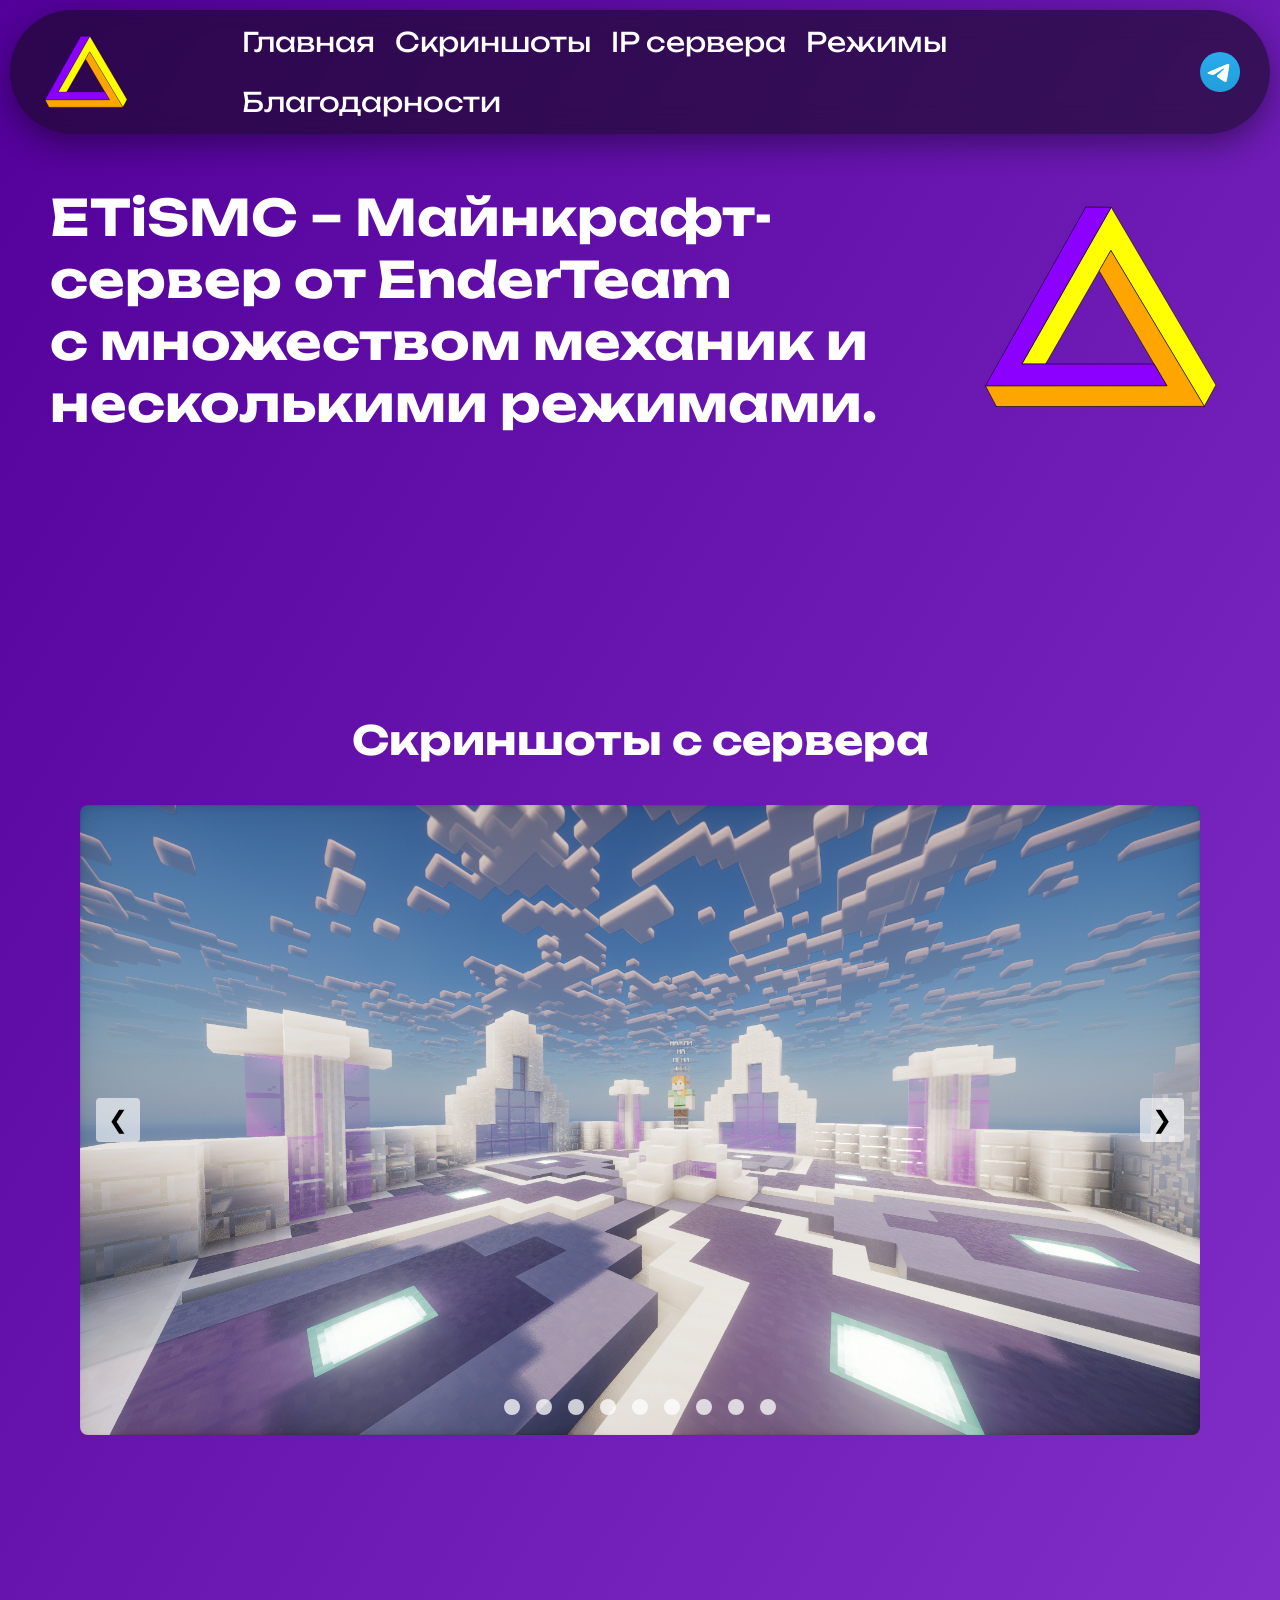
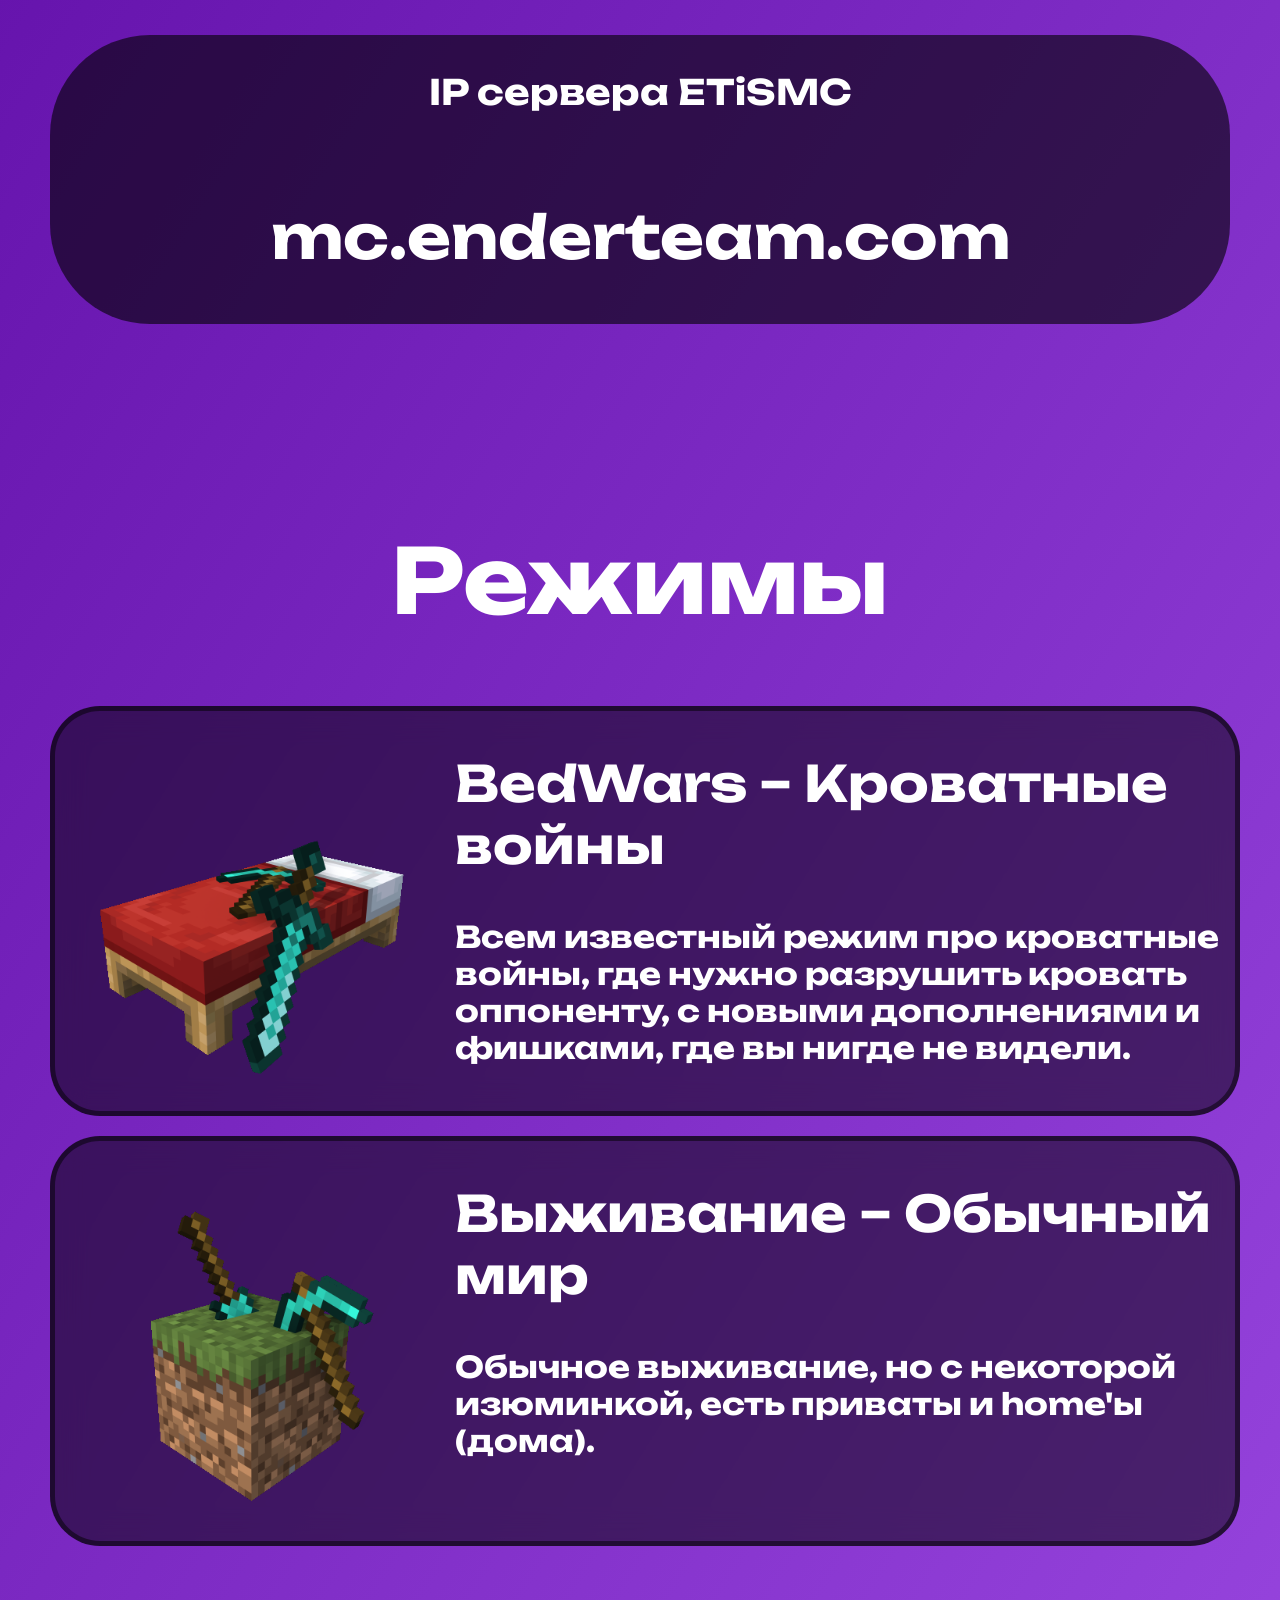
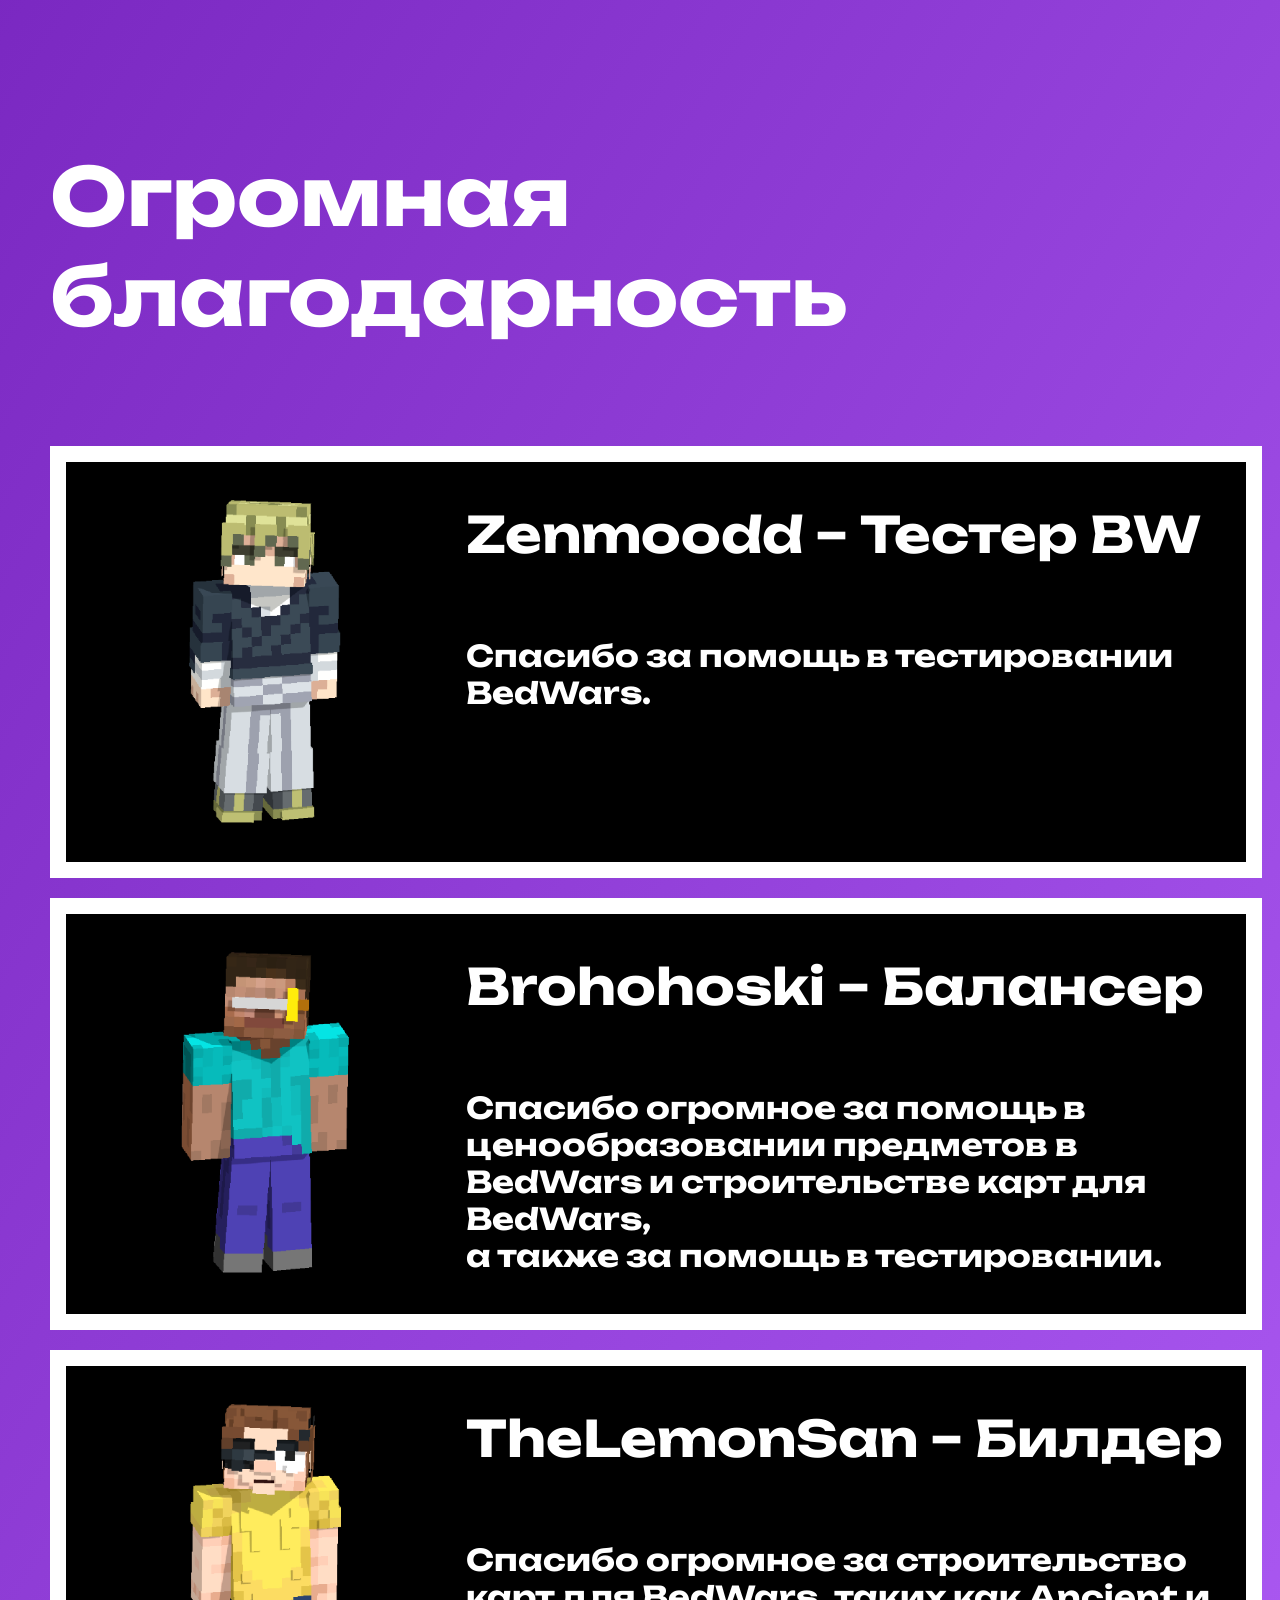
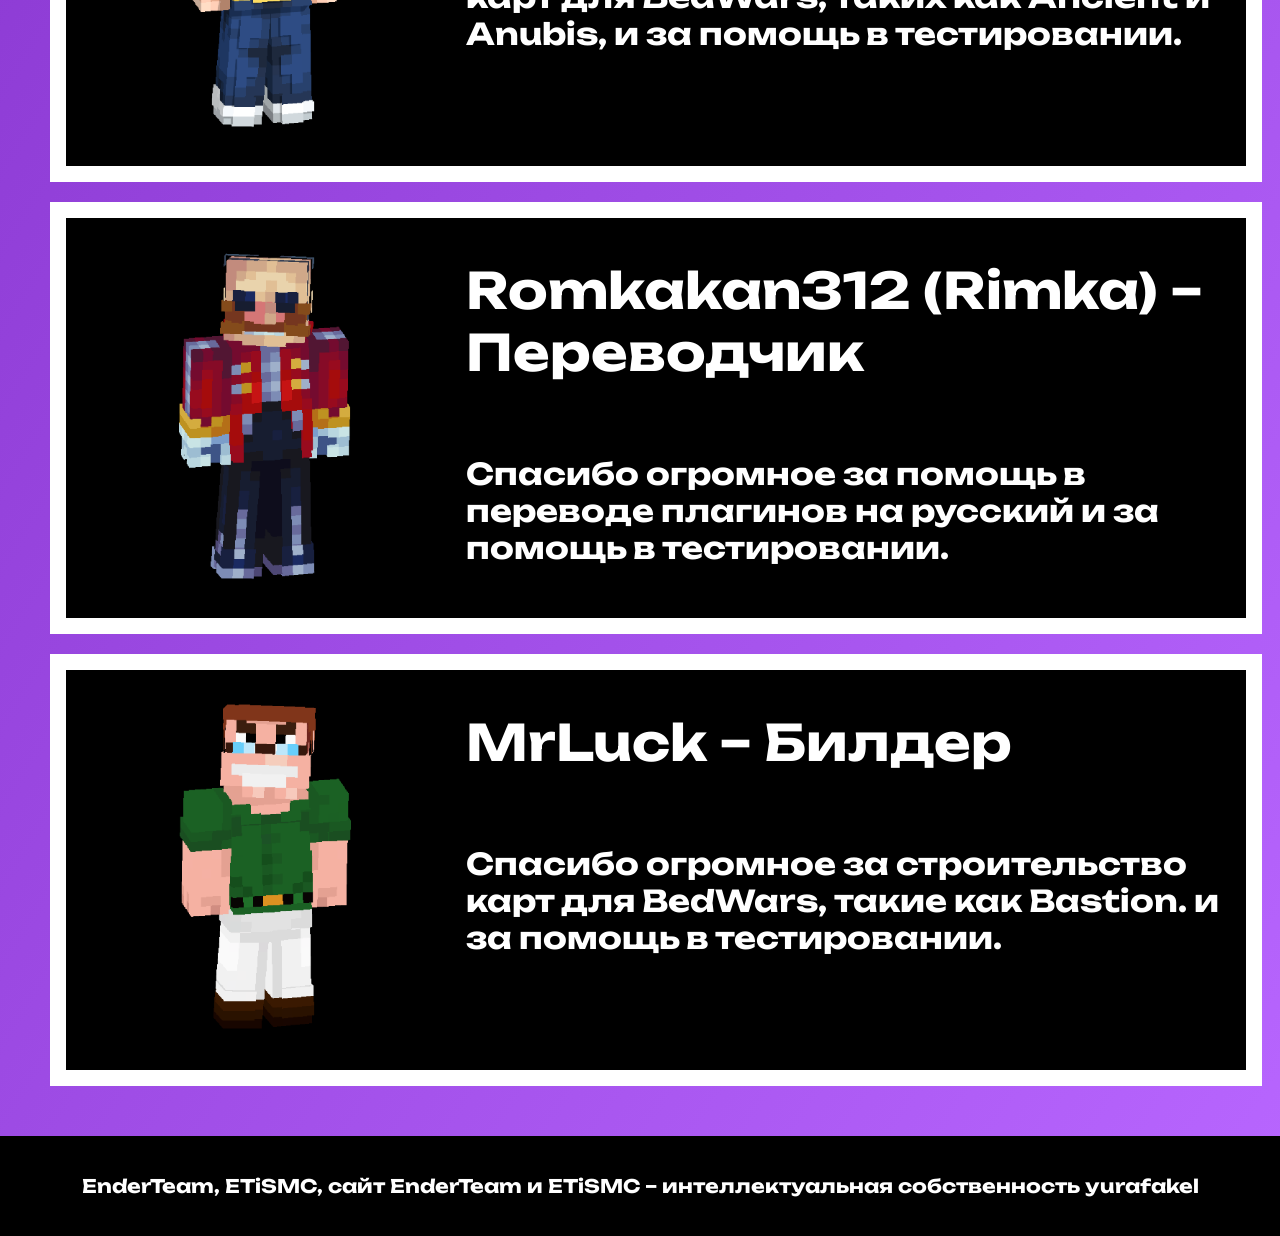
==== index.html @ d347df97 "ETiSMC1" ====
<!DOCTYPE html>
<html lang="en">
<head>
    <meta charset="UTF-8">
    <meta name="viewport" content="width=device-width, initial-scale=1.0">
    <title>ETiSMC - Minecraft сервер от EnderTeam</title>
    <link rel="stylesheet" href="css/main.css">
    <link rel="icon" type="image/svg+xml" href="/logo/LogoETiSMC.svg">
    
</head>

<body>
    <header>
        <img src="/logo/LogoETiSMC.svg" alt="">
        <div class="headerbtns">
        <a href="#hero">Главная</a>
        <a href="#screenshots">Скриншоты</a>
        <a href="#ip">IP сервера</a>
        <a href="#about">Режимы</a>
        <a href="#tysm">Благодарности</a>
        </div>
        <a href="https://t.me/ETiSMC" class="tg-text"><img src="img/TG.svg" alt="" class="tg"></a>
    </header>
    <div class="wrapper">
        <div id="hero" class="hero">
            <div class="boxhero">
                <h2>ETiSMC – Майнкрафт-сервер от EnderTeam <br>с множеством механик и несколькими режимами.</h2>
            </div>
            <div class="boxhero"><img src="/logo/LogoETiSMC.svg" alt=""></div>
        </div>
        <div id="screenshots" class="null"></div>
        <div class="screens">
            <h3>Скриншоты с сервера</h3>
            <div class="slider-wrapper">
                <button type="button" class="slider-btn prev" aria-label="Предыдущий слайд">❮</button>
                <div class="slider">
                    <img id= "slide-1" src="img/i (1).png" alt="">
                    <img id= "slide-4" src="img/i (4).png" alt="">
                    <img id= "slide-5" src="img/i (5).png" alt="">
                    <img id= "slide-6" src="img/i (6).png" alt="">
                    <img id= "slide-7" src="img/i (7).png" alt="">
                    <img id= "slide-8" src="img/i (8).png" alt="">
                    <img id= "slide-9" src="img/i (9).png" alt="">
                    <img id= "slide-10" src="img/i (10).png" alt="">
                    <img id= "slide-11" src="img/i (11).png" alt="">
                </div>
                <button type="button" class="slider-btn next" aria-label="Следующий слайд">❯</button>
                <div class="slider-nav">
                    <a href="#slide-1"></a>
                    <a href="#slide-4"></a>
                    <a href="#slide-5"></a>
                    <a href="#slide-6"></a>
                    <a href="#slide-7"></a>
                    <a href="#slide-8"></a>
                    <a href="#slide-9"></a>
                    <a href="#slide-10"></a>
                    <a href="#slide-11"></a>
                </div>
            </div>
        </div>
        <div id="ip" class="null"></div>
        <div class="ip">
            <h3>IP сервера ETiSMC</h3>
            <h2 class="ip-text">mc.enderteam.com</h2>
        </div>
        <div id="about" class="null"></div>
        <div class="about">
            <h1>Режимы</h3>
            <div class="block-mg">
                <img src="img/BW.png" alt="">
                <div class="text-block-mg">
                    <h2>BedWars – Кроватные войны</h2>
                    <h3>Всем известный режим про кроватные войны, где нужно разрушить кровать оппоненту, с новыми дополнениями и фишками, где вы нигде не видели.</h3>
                </div>
            </div>
            <div class="block-mg">
                <img src="img/OW.png" alt="">
                <div class="text-block-mg">
                    <h2>Выживание – Обычный мир</h2>
                    <h3>Обычное выживание, но с некоторой изюминкой, есть приваты и home'ы (дома).</h3>
                </div>
            </div>
        </div>
        <div id="tysm" class="null"></div>
        <h3 class="tysmtext">Огромная благодарность</h3>
        <div class="helpers">
            <div class="helperbox">
                <img src="img/ZenmooddAvatar.png" alt="">
                <div class="textdiv">
                    <h2>Zenmoodd – Тестер BW</h2>
                    <h3>Спасибо за помощь в тестировании BedWars.</h3>
                </div>
            </div>
            <div class="helperbox">
                <img src="img/ProhorPAvatar.png" alt="">
                <div class="textdiv">
                    <h2>Brohohoski – Балансер</h2>
                    <h3>Спасибо огромное за помощь в ценообразовании предметов в BedWars и строительстве карт для BedWars, <br>а также за помощь в тестировании.</h3>
                </div>
            </div>
            <div class="helperbox">
                <img src="img/TheLemonSanAvatar.png" alt="">
                <div class="textdiv">
                    <h2>TheLemonSan – Билдер</h2>
                    <h3>Спасибо огромное за строительство карт для BedWars, таких как Ancient и Anubis, и за помощь в тестировании.</h3>
                </div>
            </div>
            <div class="helperbox">
                <img src="img/Romkakan312Avatar.png" alt="">
                <div class="textdiv">
                    <h2>Romkakan312 (Rimka) – Переводчик</h2>
                    <h3>Спасибо огромное за помощь в переводе плагинов на русский и за помощь в тестировании.</h3>
                </div>
            </div>
            <div class="helperbox">
                <img src="img/MrLuckAvatar.png" alt="">
                <div class="textdiv">
                    <h2>MrLuck – Билдер</h2>
                    <h3>Спасибо огромное за строительство карт для BedWars, такие как <b>Bastion</b>. и за помощь в тестировании.</h3>
                </div>
            </div>
        </div>
    </div>
    <footer>
        <h3>EnderTeam, ETiSMC, сайт EnderTeam и ETiSMC – интеллектуальная собственность yurafakel</h3>
    </footer>
    <script src="/js/autoslider.js"></script>
</body>
</html>
---- css/main.css ----
@import url('https://fonts.googleapis.com/css2?family=Unbounded:wght@200..900&display=swap');

html {
  scroll-behavior: smooth;
}

body {
  background: linear-gradient(122deg, #520099, #b866ff);
  background-repeat: no-repeat;
  min-height: 100vh;
  font-family: "Unbounded", sans-serif;
  font-weight: 400;
  color: #fff;
  font-style: normal;
  font-size: clamp(12px, 1.5vw, 16px); /* адаптивный базовый размер шрифта */
  margin: 0;
}

.wrapper {
  margin-left: 150px;
  margin-right: 150px;
}

.hero {
  display: flex;
  justify-content: space-evenly;
  align-items: center;
  gap: 10px;
  margin-top: 10px;
}

.boxhero img {
  width: 100%;
  max-width: 500px; /* не больше 500px, но может быть меньше */
  height: auto;
}

.hero h2 {
  font-size: clamp(32px, 5vw, 50px);
}

.o{
    margin-bottom:550px;
}

.screens h3 {
  font-size: clamp(28px, 4vw, 40px);
}

.screens {
  display: flex;
  flex-flow: column;
  align-items: center;
}

.slider-wrapper {
  position: relative;
  max-width: 70rem;
  width: 100%; /* занимает всю доступную ширину */
  margin: 0 auto;
}

.slider {
  display: flex;
  aspect-ratio: 16 / 9;
  overflow-x: auto; /* горизонтальная прокрутка */
  scroll-snap-type: x mandatory;
  scroll-behavior: smooth;
  border-radius: 0.5rem;
  /* overflow-x: hidden убран: он конфликтовал с прокруткой */
  -webkit-overflow-scrolling: touch; /* плавная прокрутка на iOS */
  overflow-x: hidden;
}

.slider img {
  flex: 0 0 auto; /* отключаем сжатие/растяжение */
  width: 100%;    /* картинка занимает всю ширину слайда */
  min-width: 100%; /* принудительно один слайд = 100% ширины контейнера */
  object-fit: cover;
  scroll-snap-align: start;
}

.slider-nav {
  display: flex;
  column-gap: 1rem;
  position: absolute;
  bottom: 1.25rem;
  left: 50%;
  transform: translateX(-50%);
  z-index: 9; /* исправлено: z-index не может быть дробным */
}

.slider-nav a {
  width: 1rem;
  height: 1rem;
  border-radius: 50%;
  background-color: white;
  opacity: 0.75;
  transition: opacity ease 250ms;
}

.slider-nav a:hover {
  opacity: 1;
}

.slider-btn {
  position: absolute;
  top: 50%;
  transform: translateY(-50%);
  background: rgba(255, 255, 255, 0.6);
  border: none;
  color: #000;
  font-size: 1.5rem;
  padding: 0.5rem 0.75rem;
  cursor: pointer;
  z-index: 2;
  border-radius: 4px;
  user-select: none;
}

.slider-btn.prev { left: 1rem; }
.slider-btn.next { right: 1rem; }

.slider-btn:hover {
  background: #fff;
}

.helpers {
  display: flex;
  justify-content: center;
  margin-top: 100px;
  flex-direction: column;
  gap: 20px;
}

.textdiv {
  display: flex;
  flex-direction: column;
  gap: 0px;
}

.textdiv h2 {
  font-size: clamp(32px, 5vw, 50px);
}

.textdiv h3 {
  font-size: clamp(24px, 3.5vw, 30px);
}

.helperbox img {
  width: 100%;
  max-width: 400px;
  height: auto;
}

.helperbox {
  display: flex;
  border: 16px solid #fff;
  background-color: #000;
  width: 100%;
  min-width: 300px;

}

.tysmtext {
  font-size: clamp(48px, 8vw, 80px);
  display: flex;
  justify-content: center;
}

header {
  position: sticky;
  top: 10px;
  width: calc(100% - 20px);
  max-width: 1450px;
  box-sizing: border-box;
  margin: 10px auto 0;
  left: 0;
  right: 0;

  display: flex;
  justify-content: space-between;
  align-items: center;
  padding: 12px 30px;
  gap: 10px;

  background: rgba(20, 10, 30, 0.6);
  backdrop-filter: blur(16px);
  -webkit-backdrop-filter: blur(16px);

  border: 1px solid var(--border-color);
  border-radius: 100px;
  z-index: 100;
  box-shadow: 0 10px 30px rgba(0, 0, 0, 0.4);

  overflow: hidden;       /* главное: не даёт контенту вылезать */
  height: auto;            /* не фиксируем жёстко — подстраивается */
}

.headerbtns {
  display: flex;
  flex-wrap: wrap;         /* разрешает перенос кнопок на новую строку */
  gap: 20px;               /* твой исходный gap */
  height: 100px;           /* твой исходный height */
  width: 100%;
  justify-content: flex-start;
  padding-left: 100px;     /* твой исходный отступ */

  align-items: center;     /* центрирует кнопки по вертикали внутри 100px */
  min-width: 0;            /* важно: позволяет корректно сжиматься при нехватке места */
}

header a {
  font-family: "Unbounded", sans-serif;
  font-weight: 400;
  color: #fff;
  font-style: normal;

  font-size: clamp(10px, 3vw, 27px); /* твой исходный clamp */
  text-decoration: none;

  display: flex;           /* оставил как у тебя */
  align-items: center;     /* оставил как у тебя */

  white-space: nowrap;     /* чтобы текст внутри одной кнопки не разрывался */
  transition: color 0.5s, transform 0.5s;
}

/* hover: увеличиваем через transform, а не font-size — так высота не «прыгает» */
header a:hover {
  color: yellow;
  transform: scale(1.15);  /* визуальное увеличение без изменения потока */
}

.tg {
  width: 50px;              /* твой исходный размер */
  height: auto;
}

/* Чтобы картинки не ломали верстку */
header img {
  max-height: 80px;         /* страховка: не больше 80px по высоте */
  max-width: 100%;
  height: auto;
  display: block;
}



.null {
  margin-bottom: 200px;
}

header img {
  width: 100px;
}

.ip {
  display: flex;
  justify-content: center;
  flex-direction: column;
  align-items: center;
  background-color: rgba(0, 0, 0, 0.6);
  width: 100%;
  margin: auto;
  border-radius: 100px;
  margin-top: 100px;
}

.ip h2 {
  font-size: 60px;
  min-width: 0;
  flex: 1 1 auto;
}

.ip h3 {
  font-size: 35px;
}

.about {
  display: flex;
  justify-content: center;
  margin-top: 100px;
  flex-direction: column;
  gap: 20px;
}

.about img {
  width: 100%;
  max-width: 400px;
  height: auto;
}

.block-mg {
  display: flex;
  border: 5px solid rgba(0, 0, 0, 0.5);
  background-color: rgba(0, 0, 0, 0.5);
  backdrop-filter: blur(16px);
  width: 100%;
  min-width: 300px;
  border-radius: 50px;
}

.text-block-mg h2 {
  font-size: clamp(32px, 5vw, 50px);
}

.text-block-mg h3 {
  font-size: clamp(24px, 3.5vw, 30px);
}

.about h1 {
  margin: auto;
  margin-bottom: 50px;
  font-size: clamp(32px, 10vw, 90px);
}

footer {
  width: 100%;
  height: 100px;
  background-color: #000;
  justify-content: center;
  display: flex;
  align-items: center;
  margin-top: 50px;
}
/* --- Адаптивность: планшеты и мобильные --- */
@media (max-width: 1300px) {
  .wrapper {
    margin-left: 50px;
    margin-right: 50px;
  }
  .o{
    margin-bottom: 500px;
  }
}

@media (max-width: 1100px) {
  .hero {
    flex-direction: column; /* элементы друг под другом */
    text-align: center;
  }

  .boxhero img {
    max-width: 100%; /* на планшетах картинка во всю ширину */
  }

  .o{
    margin-bottom: 80px;
  }
}

@media (max-width: 768px) {
  .wrapper {
    margin-left: 20px;
    margin-right: 20px;
  }

  .headerbtns {
    padding-left: 20px;
    flex-wrap: wrap;
  }

  .helperbox {
    border-width: 8px;
    flex-direction: column;
    align-items: center;
  }

  .block-mg {
    flex-direction: column;
    align-items: center;
  }

  .helpers {
    margin-top: 50px;
  }

  .ip h2 {
    font-size: 35px;
  }
  .ip h3 {
    font-size: 20px;
  }
}

@media (max-width: 480px) {
  .slider-btn {
    padding: 0.4rem 0.6rem;
    font-size: 1.2rem;
  }

  .slider-btn.prev { left: 0.5rem; }
  .slider-btn.next { right: 0.5rem; }

  .helperbox {
    flex-direction: column;
    align-items: center;
  }

  .tysmtext {
    font-size: 35px;
  }

  .ip h2{
    font-size: 25px;
  }
  .ip h3{
    font-size: 15px;
  }
}

@media (max-width: 350px) {
  header {

  }
}
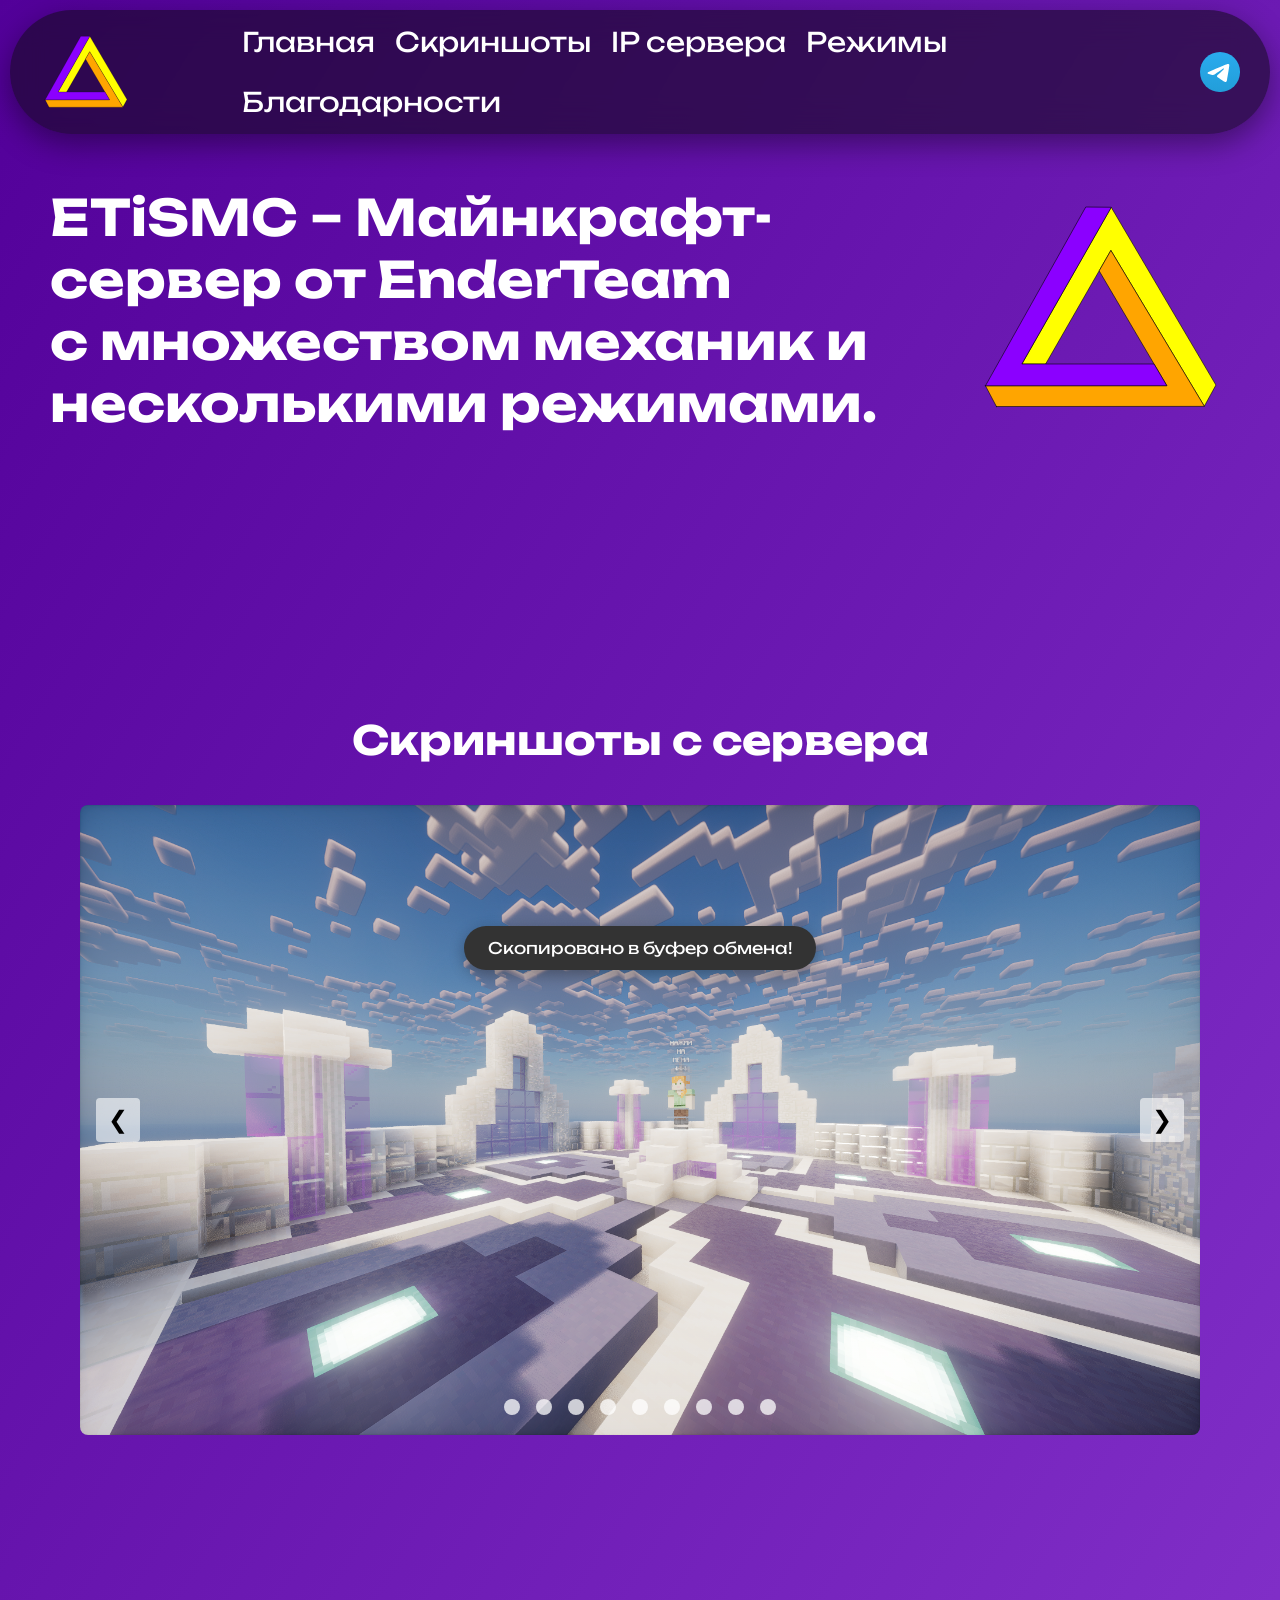
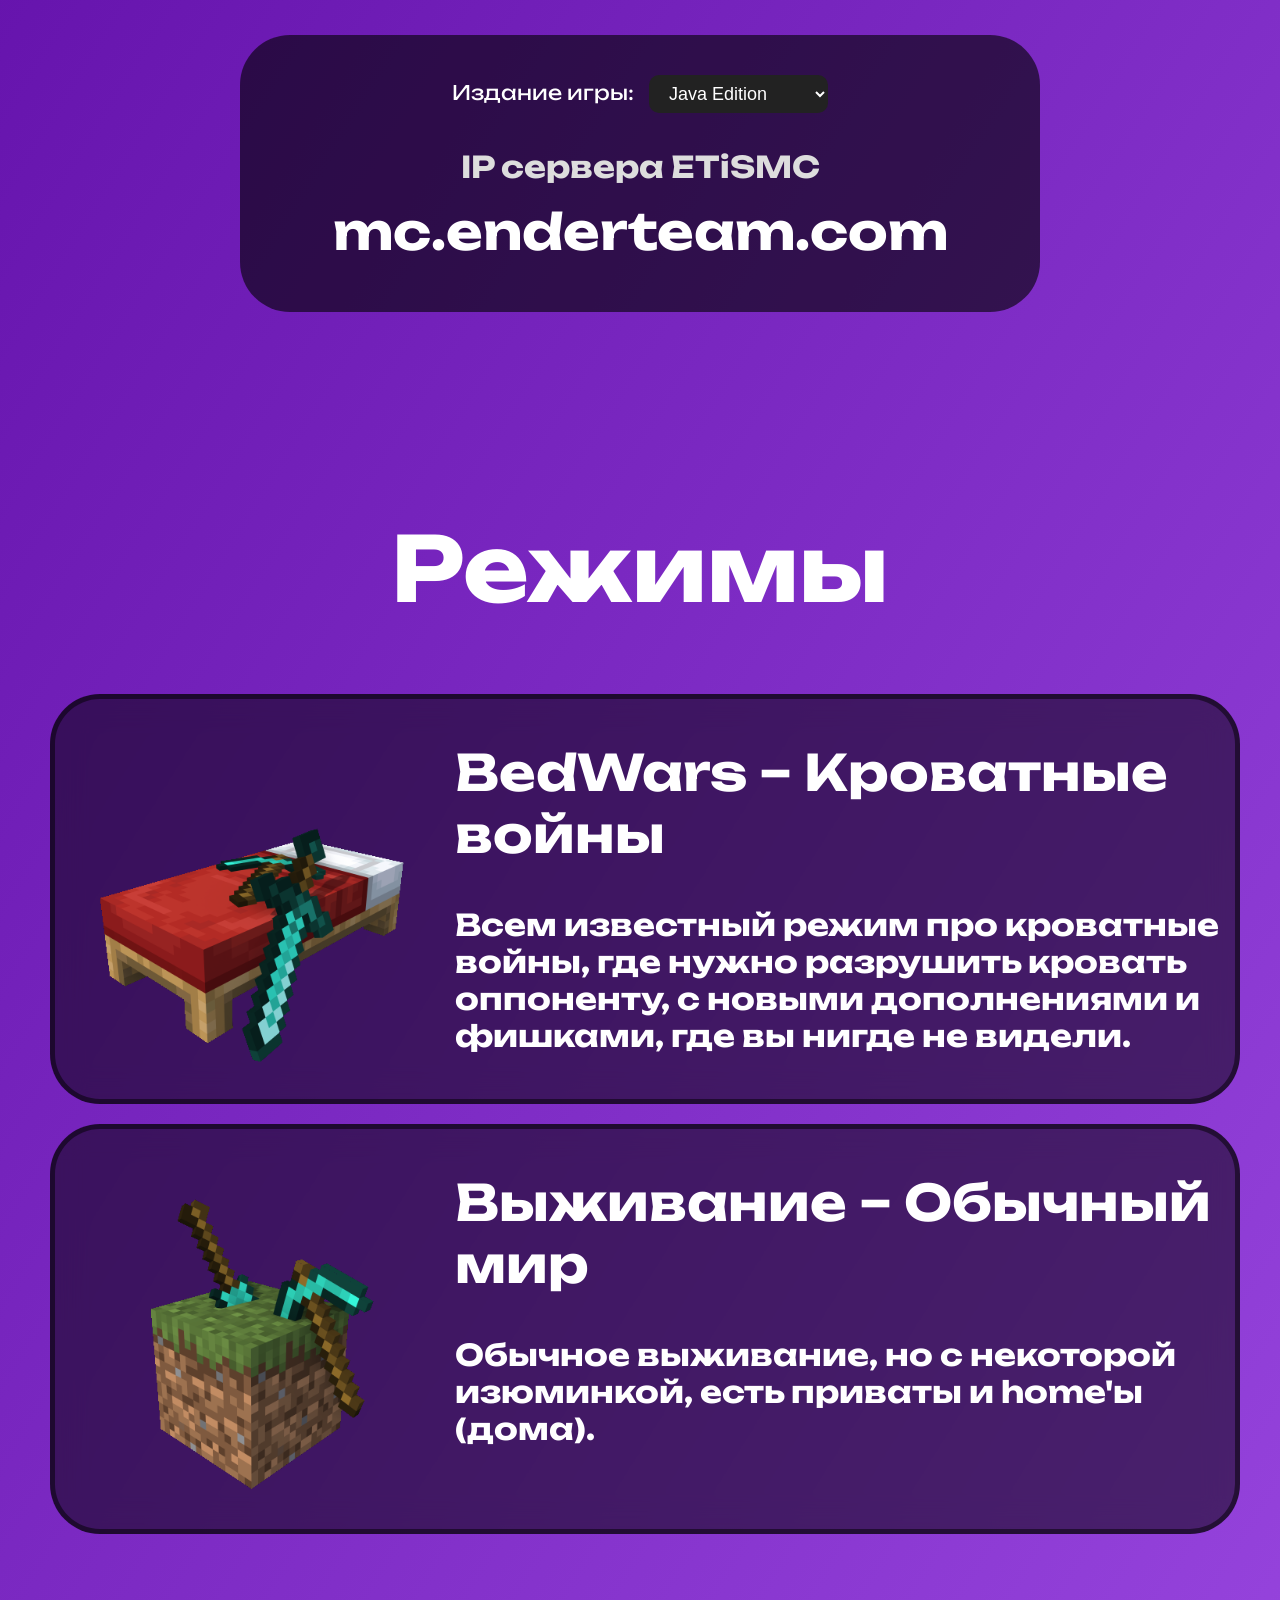
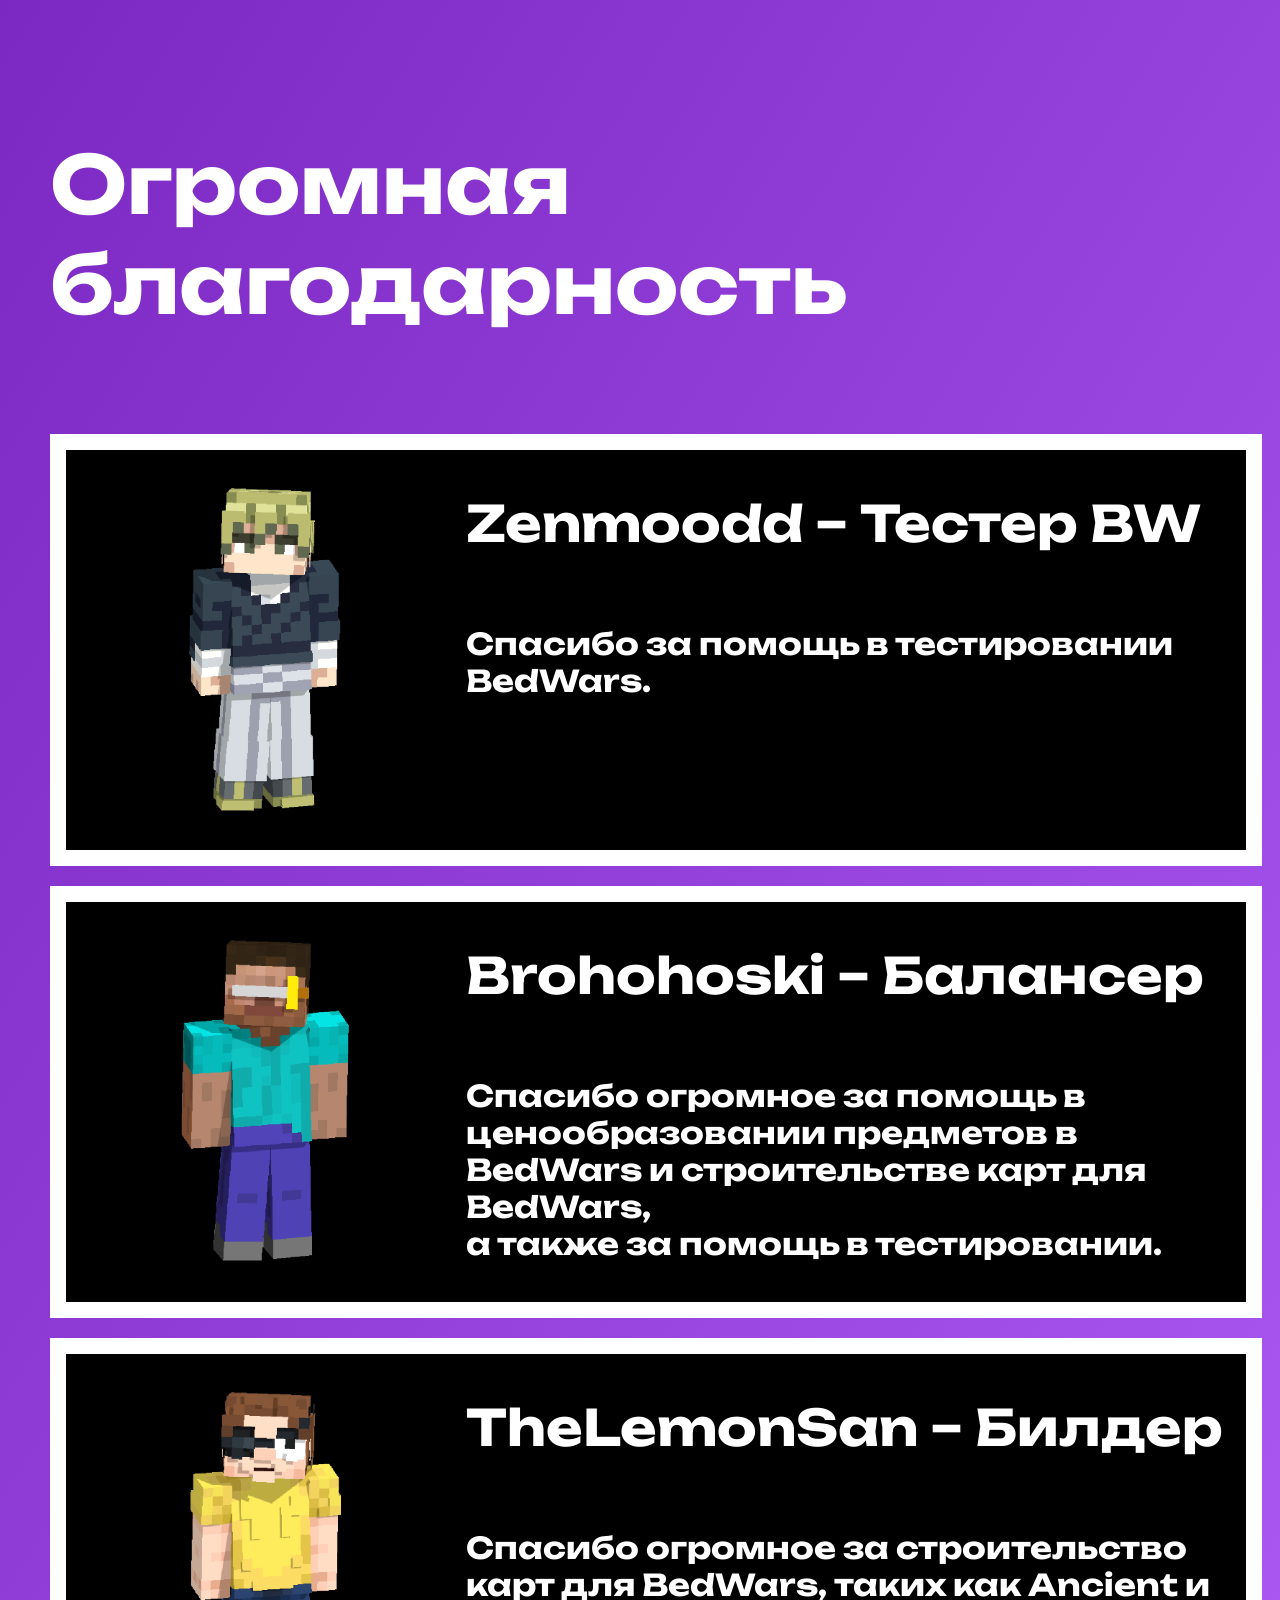
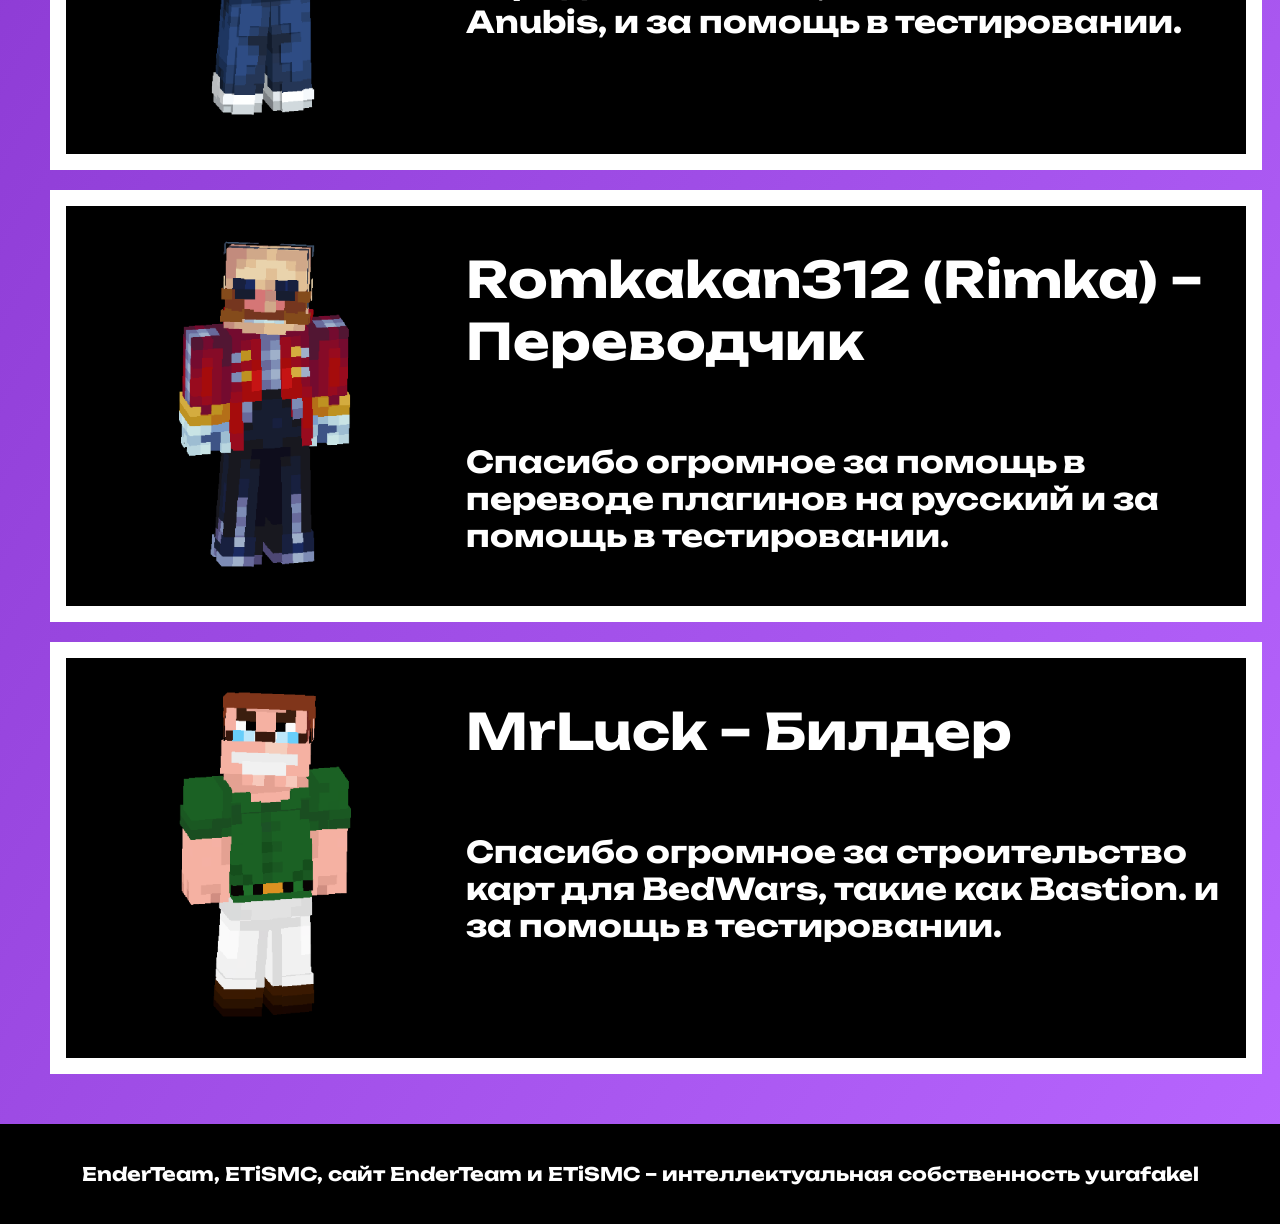
==== commit 19795958: "Добавлен удобный выбор редакции версии игры" ====
--- a/index.html
+++ b/index.html
@@ -60,10 +60,28 @@
         </div>
         <div id="ip" class="null"></div>
         <div class="ip">
-            <h3>IP сервера ETiSMC</h3>
-            <h2 class="ip-text">mc.enderteam.com</h2>
+            <div class="version-select-wrapper">
+                <label for="edition-select">Издание игры:</label>
+                <select id="edition-select" class="version-select">
+                    <option value="java" selected>Java Edition</option>
+                    <option value="bedrock">Bedrock Edition</option>
+                </select>
+            </div>
+
+            <div id="java-content" class="ip-content active">
+                <h3>IP сервера ETiSMC</h3>
+                <h2 class="ip-text copyable" title="Нажмите, чтобы скопировать">mc.enderteam.com</h2>
+            </div>
+
+            <div id="bedrock-content" class="ip-content">
+                <h3>IP для Bedrock</h3>
+                <h2 class="ip-text copyable" title="Нажмите, чтобы скопировать">pc.enderteam.com</h2>
+                <h3>Порт для Bedrock</h3>
+                <h2 class="ip-text copyable" title="Нажмите, чтобы скопировать">21241</h2>
+            </div>
         </div>
-        <div id="about" class="null"></div>
+
+        <div id="copy-notification" class="notification">Скопировано в буфер обмена!</div>        <div id="about" class="null"></div>
         <div class="about">
             <h1>Режимы</h3>
             <div class="block-mg">
@@ -125,5 +143,6 @@
         <h3>EnderTeam, ETiSMC, сайт EnderTeam и ETiSMC – интеллектуальная собственность yurafakel</h3>
     </footer>
     <script src="/js/autoslider.js"></script>
+    <script src="/js/ip.js"></script>
 </body>
 </html>
--- a/css/main.css
+++ b/css/main.css
@@ -262,19 +262,105 @@
   align-items: center;
   background-color: rgba(0, 0, 0, 0.6);
   width: 100%;
+  max-width: 800px;
   margin: auto;
-  border-radius: 100px;
+  border-radius: 50px;
   margin-top: 100px;
+  padding: 40px 20px;
+  box-sizing: border-box;
+}
+
+/* Стили для выпадающего списка */
+.version-select-wrapper {
+  margin-bottom: 20px;
+  text-align: center;
+  color: #fff;
+  font-family: inherit;
+  font-size: 20px;
+}
+
+.version-select {
+  margin-left: 10px;
+  padding: 8px 16px;
+  font-size: 18px;
+  border-radius: 10px;
+  border: none;
+  background-color: #222;
+  color: #fff;
+  cursor: pointer;
+  outline: none;
+}
+
+.version-select:hover {
+  background-color: #333;
+}
+
+/* Стили для блоков контента */
+.ip-content {
+  display: none;
+  flex-direction: column;
+  align-items: center;
+  width: 100%;
+  opacity: 0;
+  transition: opacity 0.3s ease-in-out;
+}
+
+.ip-content.active {
+  display: flex;
+  opacity: 1;
 }
 
 .ip h2 {
-  font-size: 60px;
+  font-size: 50px;
   min-width: 0;
   flex: 1 1 auto;
+  text-align: center;
+  margin: 10px 0;
+  color: #fff;
+  word-break: break-all;
 }
 
 .ip h3 {
-  font-size: 35px;
+  font-size: 30px;
+  margin: 15px 0 5px 0;
+  color: #ddd;
+  text-align: center;
+}
+
+/* Стили для копируемых элементов */
+.copyable {
+  cursor: pointer;
+  position: relative;
+  transition: color 0.2s, transform 0.1s;
+}
+
+.copyable:hover {
+  color: #FFFF00; /* Подсветка при наведении (зеленоватая) */
+}
+
+.copyable:active {
+  transform: scale(0.98); /* Легкое сжатие при клике */
+}
+
+/* Всплывающая подсказка */
+.notification {
+  position: fixed;
+  bottom: 30px;
+  left: 50%;
+  transform: translateX(-50%) translateY(100px);
+  background-color: #333;
+  color: #fff;
+  padding: 12px 24px;
+  border-radius: 30px;
+  font-size: 16px;
+  box-shadow: 0 5px 15px rgba(0,0,0,0.3);
+  transition: transform 0.3s ease-in-out;
+  z-index: 1000;
+  pointer-events: none;
+}
+
+.notification.show {
+  transform: translateX(-50%) translateY(0);
 }
 
 .about {
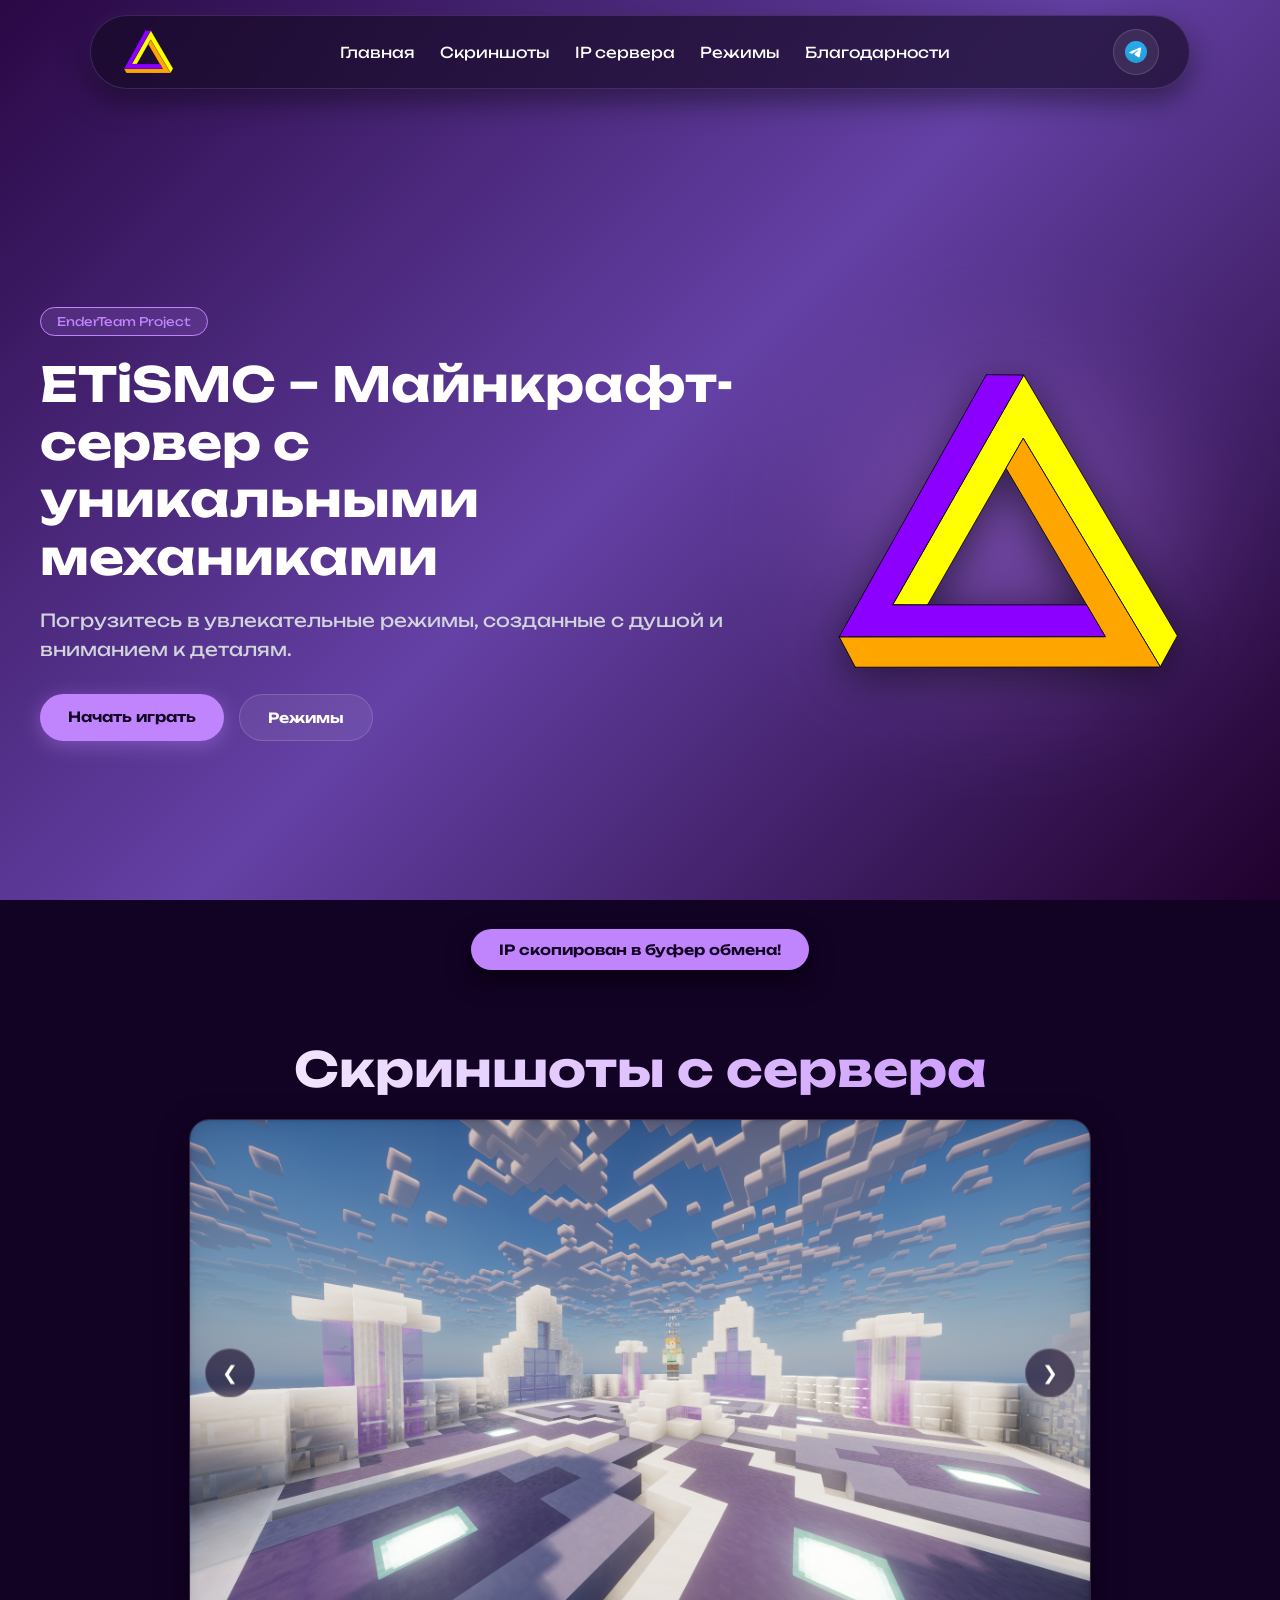
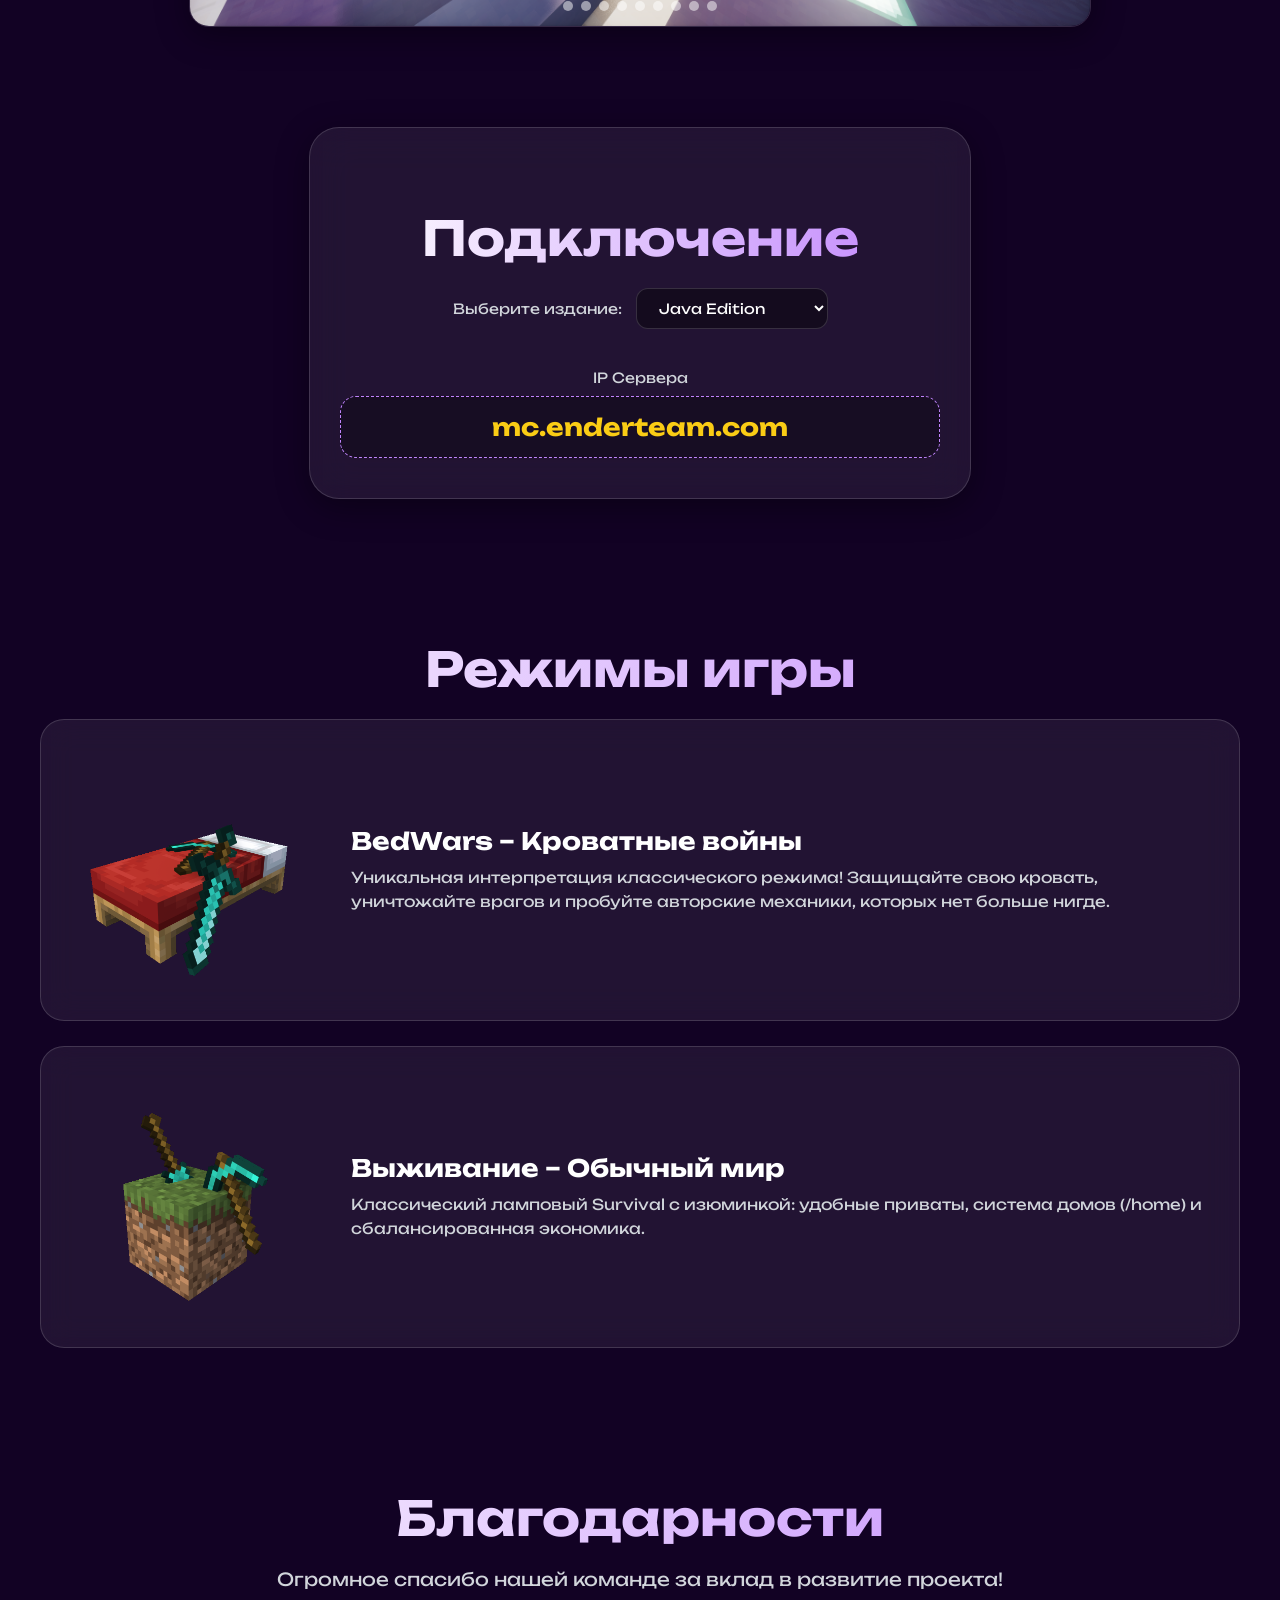
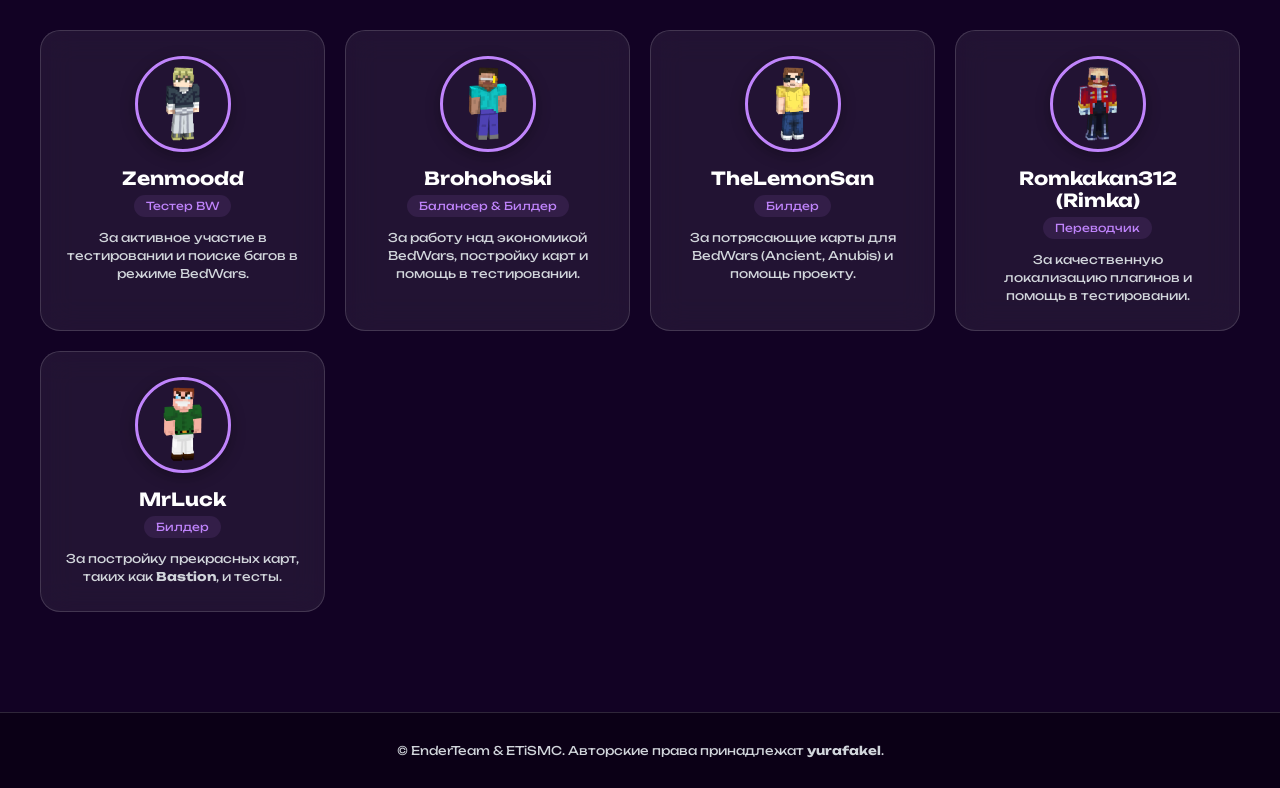
==== commit c7d410c6: "Обновлён дизайн" ====
--- a/index.html
+++ b/index.html
@@ -1,148 +1,197 @@
 <!DOCTYPE html>
-<html lang="en">
+<html lang="ru">
 <head>
     <meta charset="UTF-8">
     <meta name="viewport" content="width=device-width, initial-scale=1.0">
     <title>ETiSMC - Minecraft сервер от EnderTeam</title>
     <link rel="stylesheet" href="css/main.css">
     <link rel="icon" type="image/svg+xml" href="/logo/LogoETiSMC.svg">
-    
 </head>
 
 <body>
     <header>
-        <img src="/logo/LogoETiSMC.svg" alt="">
-        <div class="headerbtns">
-        <a href="#hero">Главная</a>
-        <a href="#screenshots">Скриншоты</a>
-        <a href="#ip">IP сервера</a>
-        <a href="#about">Режимы</a>
-        <a href="#tysm">Благодарности</a>
-        </div>
-        <a href="https://t.me/ETiSMC" class="tg-text"><img src="img/TG.svg" alt="" class="tg"></a>
+        <a href="#hero" class="logo-link">
+            <img src="/logo/LogoETiSMC.svg" alt="ETiSMC Logo" class="nav-logo">
+        </a>
+        
+        <nav class="headerbtns">
+            <a href="#hero">Главная</a>
+            <a href="#screenshots">Скриншоты</a>
+            <a href="#ip">IP сервера</a>
+            <a href="#about">Режимы</a>
+            <a href="#tysm">Благодарности</a>
+        </nav>
+
+        <a href="https://t.me/ETiSMC" target="_blank" rel="noopener noreferrer" class="tg-btn" title="Telegram Канал">
+            <img src="img/TG.svg" alt="Telegram" class="tg">
+        </a>
     </header>
-    <div class="wrapper">
-        <div id="hero" class="hero">
-            <div class="boxhero">
-                <h2>ETiSMC – Майнкрафт-сервер от EnderTeam <br>с множеством механик и несколькими режимами.</h2>
+
+    <main class="wrapper">
+        <!-- Hero Section -->
+        <section id="hero" class="hero">
+            <div class="boxhero text-content">
+                <span class="badge">EnderTeam Project</span>
+                <h1>ETiSMC – Майнкрафт-сервер с уникальными механиками</h1>
+                <p>Погрузитесь в увлекательные режимы, созданные с душой и вниманием к деталям.</p>
+                <div class="hero-actions">
+                    <a href="#ip" class="btn btn-primary">Начать играть</a>
+                    <a href="#about" class="btn btn-secondary">Режимы</a>
+                </div>
             </div>
-            <div class="boxhero"><img src="/logo/LogoETiSMC.svg" alt=""></div>
-        </div>
-        <div id="screenshots" class="null"></div>
-        <div class="screens">
-            <h3>Скриншоты с сервера</h3>
+            <div class="boxhero img-content">
+                <div class="logo-glow-container">
+                    <img src="/logo/LogoETiSMC.svg" alt="ETiSMC Logo" class="hero-logo">
+                </div>
+            </div>
+        </section>
+
+        <!-- Screenshots Section -->
+        <section id="screenshots" class="screens section-padding">
+            <h2 class="section-title">Скриншоты с сервера</h2>
             <div class="slider-wrapper">
                 <button type="button" class="slider-btn prev" aria-label="Предыдущий слайд">❮</button>
                 <div class="slider">
-                    <img id= "slide-1" src="img/i (1).png" alt="">
-                    <img id= "slide-4" src="img/i (4).png" alt="">
-                    <img id= "slide-5" src="img/i (5).png" alt="">
-                    <img id= "slide-6" src="img/i (6).png" alt="">
-                    <img id= "slide-7" src="img/i (7).png" alt="">
-                    <img id= "slide-8" src="img/i (8).png" alt="">
-                    <img id= "slide-9" src="img/i (9).png" alt="">
-                    <img id= "slide-10" src="img/i (10).png" alt="">
-                    <img id= "slide-11" src="img/i (11).png" alt="">
+                    <img id="slide-1" src="img/i (1).png" alt="Скриншот 1">
+                    <img id="slide-4" src="img/i (4).png" alt="Скриншот 2">
+                    <img id="slide-5" src="img/i (5).png" alt="Скриншот 3">
+                    <img id="slide-6" src="img/i (6).png" alt="Скриншот 4">
+                    <img id="slide-7" src="img/i (7).png" alt="Скриншот 5">
+                    <img id="slide-8" src="img/i (8).png" alt="Скриншот 6">
+                    <img id="slide-9" src="img/i (9).png" alt="Скриншот 7">
+                    <img id="slide-10" src="img/i (10).png" alt="Скриншот 8">
+                    <img id="slide-11" src="img/i (11).png" alt="Скриншот 9">
                 </div>
                 <button type="button" class="slider-btn next" aria-label="Следующий слайд">❯</button>
                 <div class="slider-nav">
-                    <a href="#slide-1"></a>
-                    <a href="#slide-4"></a>
-                    <a href="#slide-5"></a>
-                    <a href="#slide-6"></a>
-                    <a href="#slide-7"></a>
-                    <a href="#slide-8"></a>
-                    <a href="#slide-9"></a>
-                    <a href="#slide-10"></a>
-                    <a href="#slide-11"></a>
+                    <a href="#slide-1" aria-label="Слайд 1"></a>
+                    <a href="#slide-4" aria-label="Слайд 2"></a>
+                    <a href="#slide-5" aria-label="Слайд 3"></a>
+                    <a href="#slide-6" aria-label="Слайд 4"></a>
+                    <a href="#slide-7" aria-label="Слайд 5"></a>
+                    <a href="#slide-8" aria-label="Слайд 6"></a>
+                    <a href="#slide-9" aria-label="Слайд 7"></a>
+                    <a href="#slide-10" aria-label="Слайд 8"></a>
+                    <a href="#slide-11" aria-label="Слайд 9"></a>
                 </div>
             </div>
-        </div>
-        <div id="ip" class="null"></div>
-        <div class="ip">
-            <div class="version-select-wrapper">
-                <label for="edition-select">Издание игры:</label>
-                <select id="edition-select" class="version-select">
-                    <option value="java" selected>Java Edition</option>
-                    <option value="bedrock">Bedrock Edition</option>
-                </select>
-            </div>
+        </section>
 
-            <div id="java-content" class="ip-content active">
-                <h3>IP сервера ETiSMC</h3>
-                <h2 class="ip-text copyable" title="Нажмите, чтобы скопировать">mc.enderteam.com</h2>
-            </div>
+        <!-- IP Section -->
+        <section id="ip" class="ip-section section-padding">
+            <div class="ip-card">
+                <h2 class="section-title">Подключение</h2>
+                <div class="version-select-wrapper">
+                    <label for="edition-select">Выберите издание:</label>
+                    <select id="edition-select" class="version-select">
+                        <option value="java" selected>Java Edition</option>
+                        <option value="bedrock">Bedrock Edition</option>
+                    </select>
+                </div>
 
-            <div id="bedrock-content" class="ip-content">
-                <h3>IP для Bedrock</h3>
-                <h2 class="ip-text copyable" title="Нажмите, чтобы скопировать">pc.enderteam.com</h2>
-                <h3>Порт для Bedrock</h3>
-                <h2 class="ip-text copyable" title="Нажмите, чтобы скопировать">21241</h2>
-            </div>
-        </div>
+                <div id="java-content" class="ip-content active">
+                    <p class="ip-label">IP Сервера</p>
+                    <div class="ip-box copyable" title="Нажмите, чтобы скопировать">
+                        <span class="ip-text">mc.enderteam.com</span>
+                    </div>
+                </div>
 
-        <div id="copy-notification" class="notification">Скопировано в буфер обмена!</div>        <div id="about" class="null"></div>
-        <div class="about">
-            <h1>Режимы</h3>
-            <div class="block-mg">
-                <img src="img/BW.png" alt="">
-                <div class="text-block-mg">
-                    <h2>BedWars – Кроватные войны</h2>
-                    <h3>Всем известный режим про кроватные войны, где нужно разрушить кровать оппоненту, с новыми дополнениями и фишками, где вы нигде не видели.</h3>
+                <div id="bedrock-content" class="ip-content">
+                    <p class="ip-label">IP для Bedrock</p>
+                    <div class="ip-box copyable" title="Нажмите, чтобы скопировать">
+                        <span class="ip-text">pc.enderteam.com</span>
+                    </div>
+                    <p class="ip-label">Порт</p>
+                    <div class="ip-box copyable" title="Нажмите, чтобы скопировать">
+                        <span class="ip-text">21241</span>
+                    </div>
                 </div>
             </div>
-            <div class="block-mg">
-                <img src="img/OW.png" alt="">
-                <div class="text-block-mg">
-                    <h2>Выживание – Обычный мир</h2>
-                    <h3>Обычное выживание, но с некоторой изюминкой, есть приваты и home'ы (дома).</h3>
+        </section>
+
+        <div id="copy-notification" class="notification">IP скопирован в буфер обмена!</div>
+
+        <!-- Modes Section -->
+        <section id="about" class="about section-padding">
+            <h2 class="section-title">Режимы игры</h2>
+            <div class="modes-grid">
+                <div class="block-mg">
+                    <div class="mg-img-wrapper">
+                        <img src="img/BW.png" alt="BedWars">
+                    </div>
+                    <div class="text-block-mg">
+                        <h3>BedWars – Кроватные войны</h3>
+                        <p>Уникальная интерпретация классического режима! Защищайте свою кровать, уничтожайте врагов и пробуйте авторские механики, которых нет больше нигде.</p>
+                    </div>
+                </div>
+                <div class="block-mg">
+                    <div class="mg-img-wrapper">
+                        <img src="img/OW.png" alt="Выживание">
+                    </div>
+                    <div class="text-block-mg">
+                        <h3>Выживание – Обычный мир</h3>
+                        <p>Классический ламповый Survival с изюминкой: удобные приваты, система домов (/home) и сбалансированная экономика.</p>
+                    </div>
                 </div>
             </div>
-        </div>
-        <div id="tysm" class="null"></div>
-        <h3 class="tysmtext">Огромная благодарность</h3>
-        <div class="helpers">
-            <div class="helperbox">
-                <img src="img/ZenmooddAvatar.png" alt="">
-                <div class="textdiv">
-                    <h2>Zenmoodd – Тестер BW</h2>
-                    <h3>Спасибо за помощь в тестировании BedWars.</h3>
+        </section>
+
+        <!-- Helpers / Thanks Section -->
+        <section id="tysm" class="tysm-section section-padding">
+            <h2 class="section-title">Благодарности</h2>
+            <p class="section-subtitle">Огромное спасибо нашей команде за вклад в развитие проекта!</p>
+            <div class="helpers-grid">
+                <div class="helperbox">
+                    <img src="img/ZenmooddAvatar.png" alt="Zenmoodd" class="avatar">
+                    <div class="textdiv">
+                        <h3>Zenmoodd</h3>
+                        <span class="role">Тестер BW</span>
+                        <p>За активное участие в тестировании и поиске багов в режиме BedWars.</p>
+                    </div>
+                </div>
+                <div class="helperbox">
+                    <img src="img/ProhorPAvatar.png" alt="Brohohoski" class="avatar">
+                    <div class="textdiv">
+                        <h3>Brohohoski</h3>
+                        <span class="role">Балансер & Билдер</span>
+                        <p>За работу над экономикой BedWars, постройку карт и помощь в тестировании.</p>
+                    </div>
+                </div>
+                <div class="helperbox">
+                    <img src="img/TheLemonSanAvatar.png" alt="TheLemonSan" class="avatar">
+                    <div class="textdiv">
+                        <h3>TheLemonSan</h3>
+                        <span class="role">Билдер</span>
+                        <p>За потрясающие карты для BedWars (Ancient, Anubis) и помощь проекту.</p>
+                    </div>
+                </div>
+                <div class="helperbox">
+                    <img src="img/Romkakan312Avatar.png" alt="Romkakan312" class="avatar">
+                    <div class="textdiv">
+                        <h3>Romkakan312 (Rimka)</h3>
+                        <span class="role">Переводчик</span>
+                        <p>За качественную локализацию плагинов и помощь в тестировании.</p>
+                    </div>
+                </div>
+                <div class="helperbox">
+                    <img src="img/MrLuckAvatar.png" alt="MrLuck" class="avatar">
+                    <div class="textdiv">
+                        <h3>MrLuck</h3>
+                        <span class="role">Билдер</span>
+                        <p>За постройку прекрасных карт, таких как <b>Bastion</b>, и тесты.</p>
+                    </div>
                 </div>
             </div>
-            <div class="helperbox">
-                <img src="img/ProhorPAvatar.png" alt="">
-                <div class="textdiv">
-                    <h2>Brohohoski – Балансер</h2>
-                    <h3>Спасибо огромное за помощь в ценообразовании предметов в BedWars и строительстве карт для BedWars, <br>а также за помощь в тестировании.</h3>
-                </div>
-            </div>
-            <div class="helperbox">
-                <img src="img/TheLemonSanAvatar.png" alt="">
-                <div class="textdiv">
-                    <h2>TheLemonSan – Билдер</h2>
-                    <h3>Спасибо огромное за строительство карт для BedWars, таких как Ancient и Anubis, и за помощь в тестировании.</h3>
-                </div>
-            </div>
-            <div class="helperbox">
-                <img src="img/Romkakan312Avatar.png" alt="">
-                <div class="textdiv">
-                    <h2>Romkakan312 (Rimka) – Переводчик</h2>
-                    <h3>Спасибо огромное за помощь в переводе плагинов на русский и за помощь в тестировании.</h3>
-                </div>
-            </div>
-            <div class="helperbox">
-                <img src="img/MrLuckAvatar.png" alt="">
-                <div class="textdiv">
-                    <h2>MrLuck – Билдер</h2>
-                    <h3>Спасибо огромное за строительство карт для BedWars, такие как <b>Bastion</b>. и за помощь в тестировании.</h3>
-                </div>
-            </div>
+        </section>
+    </main>
+
+    <footer>
+        <div class="footer-content">
+            <p>&copy; EnderTeam & ETiSMC. Авторские права принадлежат <b>yurafakel</b>.</p>
         </div>
-    </div>
-    <footer>
-        <h3>EnderTeam, ETiSMC, сайт EnderTeam и ETiSMC – интеллектуальная собственность yurafakel</h3>
     </footer>
+
     <script src="/js/autoslider.js"></script>
     <script src="/js/ip.js"></script>
 </body>
-</html>
+</html>
--- a/css/main.css
+++ b/css/main.css
@@ -1,361 +1,495 @@
-@import url('https://fonts.googleapis.com/css2?family=Unbounded:wght@200..900&display=swap');
+@import url('https://fonts.googleapis.com/css2?family=Unbounded:wght@300;400;600;700;900&display=swap');
+
+:root {
+  --bg-gradient: linear-gradient(135deg, #2a0845 0%, #6441a5 50%, #20002c 100%);
+  --accent-color: #c084fc;
+  --accent-hover: #a855f7;
+  --highlight-yellow: #facc15;
+  --glass-bg: rgba(255, 255, 255, 0.07);
+  --glass-border: rgba(255, 255, 255, 0.15);
+  --glass-shadow: 0 8px 32px 0 rgba(0, 0, 0, 0.37);
+  --text-main: #ffffff;
+  --text-muted: #d1d5db;
+}
 
 html {
   scroll-behavior: smooth;
 }
 
 body {
-  background: linear-gradient(122deg, #520099, #b866ff);
-  background-repeat: no-repeat;
+  background: #120224;
+  background-image: var(--bg-gradient);
+  background-attachment: fixed;
+  background-size: cover;
   min-height: 100vh;
   font-family: "Unbounded", sans-serif;
   font-weight: 400;
+  color: var(--text-main);
+  margin: 0;
+  overflow-x: hidden;
+}
+
+/* Base Wrapper */
+.wrapper {
+  max-width: 1200px;
+  margin: 0 auto;
+  padding: 0 20px;
+}
+
+.section-padding {
+  padding-top: 100px;
+}
+
+.section-title {
+  font-size: clamp(28px, 4vw, 48px);
+  text-align: center;
+  margin-bottom: 20px;
+  background: linear-gradient(90deg, #fff, var(--accent-color));
+  -webkit-background-clip: text;
+  -webkit-text-fill-color: transparent;
+}
+
+.section-subtitle {
+  text-align: center;
+  color: var(--text-muted);
+  margin-bottom: 40px;
+  font-size: clamp(14px, 2vw, 18px);
+}
+
+/* --- Стили Header (Шапка сайта) --- */
+header {
+  position: sticky;
+  top: 15px;
+  width: 100%;
+  max-width: 1100px;
+  box-sizing: border-box;
+  margin: 15px auto 0;
+  display: flex;
+  justify-content: space-between;
+  align-items: center;
+  padding: 12px 30px;
+  gap: 20px;
+
+  /* Эффект матового стекла (Glassmorphism) с фиолетовым отливом */
+  background: rgba(20, 10, 35, 0.65);
+  backdrop-filter: blur(20px);
+  -webkit-backdrop-filter: blur(20px);
+
+  border: 1px solid rgba(192, 132, 252, 0.2);
+  border-radius: 50px;
+  z-index: 1000;
+  box-shadow: 0 10px 30px rgba(0, 0, 0, 0.5), 0 0 20px rgba(192, 132, 252, 0.1);
+  transition: all 0.3s ease;
+}
+
+/* Логотип в шапке */
+.nav-logo {
+  height: 48px;
+  width: auto;
+  display: block;
+  transition: transform 0.3s ease, filter 0.3s ease;
+}
+
+.nav-logo:hover {
+  transform: scale(1.1) rotate(-3deg);
+  filter: drop-shadow(0 0 8px rgba(192, 132, 252, 0.8));
+}
+
+/* Контейнер для навигационных кнопок */
+.headerbtns {
+  display: flex;
+  gap: 25px;
+  align-items: center;
+  margin: 0;
+  padding: 0;
+  height: auto;
+}
+
+/* Ссылки в меню */
+header nav a, 
+.headerbtns a {
+  font-family: "Unbounded", sans-serif;
+  font-weight: 400;
   color: #fff;
-  font-style: normal;
-  font-size: clamp(12px, 1.5vw, 16px); /* адаптивный базовый размер шрифта */
-  margin: 0;
-}
-
-.wrapper {
-  margin-left: 150px;
-  margin-right: 150px;
-}
-
+  font-size: clamp(13px, 1.2vw, 15px);
+  text-decoration: none;
+  position: relative;
+  transition: color 0.3s ease;
+  white-space: nowrap;
+  padding: 6px 0;
+}
+
+/* Красивая анимированная линия подчеркивания при наведении */
+header nav a::after,
+.headerbtns a::after {
+  content: '';
+  position: absolute;
+  width: 0;
+  height: 2px;
+  bottom: 0;
+  left: 0;
+  background: var(--accent-color, #c084fc);
+  transition: width 0.3s ease;
+  border-radius: 2px;
+}
+
+header nav a:hover,
+.headerbtns a:hover {
+  color: var(--accent-color, #c084fc);
+}
+
+header nav a:hover::after,
+.headerbtns a:hover::after {
+  width: 100%;
+}
+
+/* Иконка Telegram */
+.tg-btn {
+  display: flex;
+  align-items: center;
+  justify-content: center;
+  background: rgba(255, 255, 255, 0.08);
+  border: 1px solid rgba(255, 255, 255, 0.15);
+  border-radius: 50%;
+  width: 44px;
+  height: 44px;
+  transition: all 0.3s ease;
+}
+
+.tg-btn:hover {
+  background: #2abee8;
+  border-color: #2abee8;
+  transform: scale(1.1) rotate(5deg);
+  box-shadow: 0 0 15px rgba(42, 238, 232, 0.5);
+}
+
+.tg {
+  width: 22px;
+  height: 22px;
+  display: block;
+}
+
+/* --- Адаптивность шапки для мобильных --- */
+@media (max-width: 900px) {
+  header {
+    flex-direction: column;
+    padding: 15px 20px;
+    border-radius: 24px;
+    gap: 15px;
+    width: calc(100% - 30px);
+  }
+
+  .headerbtns {
+    width: 100%;
+    justify-content: center;
+    flex-wrap: wrap;
+    gap: 15px 20px;
+  }
+
+  .tg-btn {
+    display: none;
+  }
+}
+
+/* Hero Section */
 .hero {
   display: flex;
-  justify-content: space-evenly;
   align-items: center;
-  gap: 10px;
-  margin-top: 10px;
-}
-
-.boxhero img {
+  justify-content: space-between;
+  gap: 40px;
+  padding-top: 120px;
+  padding-bottom: 60px;
+  min-height: 70vh;
+}
+
+.hero .text-content {
+  flex: 1.2;
+}
+
+.hero .badge {
+  display: inline-block;
+  background: rgba(192, 132, 252, 0.15);
+  border: 1px solid var(--accent-color);
+  color: var(--accent-color);
+  padding: 6px 16px;
+  border-radius: 20px;
+  font-size: 12px;
+  margin-bottom: 20px;
+}
+
+.hero h1 {
+  font-size: clamp(28px, 4vw, 48px);
+  line-height: 1.2;
+  margin: 0 0 20px 0;
+  font-weight: 700;
+}
+
+.hero p {
+  color: var(--text-muted);
+  font-size: clamp(14px, 1.5vw, 18px);
+  line-height: 1.6;
+  margin-bottom: 30px;
+}
+
+.hero-actions {
+  display: flex;
+  gap: 15px;
+  flex-wrap: wrap;
+}
+
+.btn {
+  display: inline-block;
+  padding: 14px 28px;
+  border-radius: 50px;
+  text-decoration: none;
+  font-weight: 600;
+  font-size: 14px;
+  transition: all 0.3s ease;
+  cursor: pointer;
+}
+
+.btn-primary {
+  background: var(--accent-color);
+  color: #120224;
+  box-shadow: 0 4px 20px rgba(192, 132, 252, 0.4);
+}
+
+.btn-primary:hover {
+  background: var(--accent-hover);
+  transform: translateY(-3px);
+  box-shadow: 0 6px 25px rgba(192, 132, 252, 0.6);
+}
+
+.btn-secondary {
+  background: var(--glass-bg);
+  color: #fff;
+  border: 1px solid var(--glass-border);
+}
+
+.btn-secondary:hover {
+  background: rgba(255, 255, 255, 0.15);
+  transform: translateY(-3px);
+}
+
+.hero .img-content {
+  flex: 0.8;
+  display: flex;
+  justify-content: center;
+}
+
+.logo-glow-container {
+  position: relative;
+}
+
+.logo-glow-container::before {
+  content: '';
+  position: absolute;
+  top: 50%;
+  left: 50%;
+  transform: translate(-50%, -50%);
+  width: 80%;
+  height: 80%;
+  background: var(--accent-color);
+  filter: blur(80px);
+  opacity: 0.4;
+  z-index: -1;
+  border-radius: 50%;
+}
+
+.hero-logo {
   width: 100%;
-  max-width: 500px; /* не больше 500px, но может быть меньше */
+  max-width: 380px;
   height: auto;
-}
-
-.hero h2 {
-  font-size: clamp(32px, 5vw, 50px);
-}
-
-.o{
-    margin-bottom:550px;
-}
-
-.screens h3 {
-  font-size: clamp(28px, 4vw, 40px);
-}
-
-.screens {
-  display: flex;
-  flex-flow: column;
-  align-items: center;
-}
-
+  filter: drop-shadow(0 10px 20px rgba(0,0,0,0.5));
+  animation: float 4s ease-in-out infinite;
+}
+
+@keyframes float {
+  0%, 100% { transform: translateY(0px); }
+  50% { transform: translateY(-12px); }
+}
+
+/* Slider Section */
 .slider-wrapper {
   position: relative;
-  max-width: 70rem;
-  width: 100%; /* занимает всю доступную ширину */
+  max-width: 900px;
   margin: 0 auto;
+  border-radius: 20px;
+  overflow: hidden;
+  box-shadow: var(--glass-shadow);
+  border: 1px solid var(--glass-border);
 }
 
 .slider {
   display: flex;
   aspect-ratio: 16 / 9;
-  overflow-x: auto; /* горизонтальная прокрутка */
+  overflow-x: auto;
   scroll-snap-type: x mandatory;
   scroll-behavior: smooth;
-  border-radius: 0.5rem;
-  /* overflow-x: hidden убран: он конфликтовал с прокруткой */
-  -webkit-overflow-scrolling: touch; /* плавная прокрутка на iOS */
-  overflow-x: hidden;
+  -webkit-overflow-scrolling: touch;
+}
+
+.slider::-webkit-scrollbar {
+  display: none;
 }
 
 .slider img {
-  flex: 0 0 auto; /* отключаем сжатие/растяжение */
-  width: 100%;    /* картинка занимает всю ширину слайда */
-  min-width: 100%; /* принудительно один слайд = 100% ширины контейнера */
+  flex: 0 0 100%;
+  width: 100%;
   object-fit: cover;
   scroll-snap-align: start;
-}
-
-.slider-nav {
-  display: flex;
-  column-gap: 1rem;
-  position: absolute;
-  bottom: 1.25rem;
-  left: 50%;
-  transform: translateX(-50%);
-  z-index: 9; /* исправлено: z-index не может быть дробным */
-}
-
-.slider-nav a {
-  width: 1rem;
-  height: 1rem;
-  border-radius: 50%;
-  background-color: white;
-  opacity: 0.75;
-  transition: opacity ease 250ms;
-}
-
-.slider-nav a:hover {
-  opacity: 1;
 }
 
 .slider-btn {
   position: absolute;
   top: 50%;
   transform: translateY(-50%);
-  background: rgba(255, 255, 255, 0.6);
-  border: none;
-  color: #000;
-  font-size: 1.5rem;
-  padding: 0.5rem 0.75rem;
+  background: rgba(18, 2, 36, 0.6);
+  backdrop-filter: blur(5px);
+  border: 1px solid var(--glass-border);
+  color: #fff;
+  font-size: 1.2rem;
+  padding: 12px 16px;
   cursor: pointer;
-  z-index: 2;
-  border-radius: 4px;
-  user-select: none;
-}
-
-.slider-btn.prev { left: 1rem; }
-.slider-btn.next { right: 1rem; }
+  z-index: 10;
+  border-radius: 50%;
+  transition: all 0.3s ease;
+}
 
 .slider-btn:hover {
-  background: #fff;
-}
-
-.helpers {
-  display: flex;
-  justify-content: center;
-  margin-top: 100px;
-  flex-direction: column;
-  gap: 20px;
-}
-
-.textdiv {
-  display: flex;
-  flex-direction: column;
-  gap: 0px;
-}
-
-.textdiv h2 {
-  font-size: clamp(32px, 5vw, 50px);
-}
-
-.textdiv h3 {
-  font-size: clamp(24px, 3.5vw, 30px);
-}
-
-.helperbox img {
-  width: 100%;
-  max-width: 400px;
-  height: auto;
-}
-
-.helperbox {
-  display: flex;
-  border: 16px solid #fff;
-  background-color: #000;
-  width: 100%;
-  min-width: 300px;
-
-}
-
-.tysmtext {
-  font-size: clamp(48px, 8vw, 80px);
-  display: flex;
-  justify-content: center;
-}
-
-header {
-  position: sticky;
-  top: 10px;
-  width: calc(100% - 20px);
-  max-width: 1450px;
-  box-sizing: border-box;
-  margin: 10px auto 0;
-  left: 0;
-  right: 0;
-
-  display: flex;
-  justify-content: space-between;
-  align-items: center;
-  padding: 12px 30px;
-  gap: 10px;
-
-  background: rgba(20, 10, 30, 0.6);
-  backdrop-filter: blur(16px);
-  -webkit-backdrop-filter: blur(16px);
-
-  border: 1px solid var(--border-color);
-  border-radius: 100px;
-  z-index: 100;
-  box-shadow: 0 10px 30px rgba(0, 0, 0, 0.4);
-
-  overflow: hidden;       /* главное: не даёт контенту вылезать */
-  height: auto;            /* не фиксируем жёстко — подстраивается */
-}
-
-.headerbtns {
-  display: flex;
-  flex-wrap: wrap;         /* разрешает перенос кнопок на новую строку */
-  gap: 20px;               /* твой исходный gap */
-  height: 100px;           /* твой исходный height */
-  width: 100%;
-  justify-content: flex-start;
-  padding-left: 100px;     /* твой исходный отступ */
-
-  align-items: center;     /* центрирует кнопки по вертикали внутри 100px */
-  min-width: 0;            /* важно: позволяет корректно сжиматься при нехватке места */
-}
-
-header a {
-  font-family: "Unbounded", sans-serif;
-  font-weight: 400;
-  color: #fff;
-  font-style: normal;
-
-  font-size: clamp(10px, 3vw, 27px); /* твой исходный clamp */
-  text-decoration: none;
-
-  display: flex;           /* оставил как у тебя */
-  align-items: center;     /* оставил как у тебя */
-
-  white-space: nowrap;     /* чтобы текст внутри одной кнопки не разрывался */
-  transition: color 0.5s, transform 0.5s;
-}
-
-/* hover: увеличиваем через transform, а не font-size — так высота не «прыгает» */
-header a:hover {
-  color: yellow;
-  transform: scale(1.15);  /* визуальное увеличение без изменения потока */
-}
-
-.tg {
-  width: 50px;              /* твой исходный размер */
-  height: auto;
-}
-
-/* Чтобы картинки не ломали верстку */
-header img {
-  max-height: 80px;         /* страховка: не больше 80px по высоте */
-  max-width: 100%;
-  height: auto;
-  display: block;
-}
-
-
-
-.null {
-  margin-bottom: 200px;
-}
-
-header img {
-  width: 100px;
-}
-
-.ip {
-  display: flex;
-  justify-content: center;
-  flex-direction: column;
-  align-items: center;
-  background-color: rgba(0, 0, 0, 0.6);
-  width: 100%;
-  max-width: 800px;
-  margin: auto;
-  border-radius: 50px;
-  margin-top: 100px;
-  padding: 40px 20px;
-  box-sizing: border-box;
-}
-
-/* Стили для выпадающего списка */
+  background: var(--accent-color);
+  color: #120224;
+}
+
+.slider-btn.prev { left: 15px; }
+.slider-btn.next { right: 15px; }
+
+.slider-nav {
+  display: flex;
+  gap: 8px;
+  position: absolute;
+  bottom: 15px;
+  left: 50%;
+  transform: translateX(-50%);
+  z-index: 10;
+}
+
+.slider-nav a {
+  width: 10px;
+  height: 10px;
+  border-radius: 50%;
+  background-color: rgba(255, 255, 255, 0.5);
+  transition: all 0.3s ease;
+}
+
+.slider-nav a:hover {
+  background-color: var(--accent-color);
+  transform: scale(1.2);
+}
+
+/* IP Card Section */
+.ip-card {
+  background: var(--glass-bg);
+  backdrop-filter: blur(20px);
+  -webkit-backdrop-filter: blur(20px);
+  border: 1px solid var(--glass-border);
+  border-radius: 30px;
+  max-width: 600px;
+  margin: 0 auto;
+  padding: 40px 30px;
+  text-align: center;
+  box-shadow: var(--glass-shadow);
+}
+
 .version-select-wrapper {
-  margin-bottom: 20px;
-  text-align: center;
-  color: #fff;
+  margin-bottom: 30px;
+}
+
+.version-select-wrapper label {
+  font-size: 14px;
+  color: var(--text-muted);
+  margin-right: 10px;
+}
+
+.version-select {
+  padding: 10px 18px;
+  font-size: 14px;
   font-family: inherit;
-  font-size: 20px;
-}
-
-.version-select {
-  margin-left: 10px;
-  padding: 8px 16px;
-  font-size: 18px;
-  border-radius: 10px;
-  border: none;
-  background-color: #222;
+  border-radius: 12px;
+  border: 1px solid var(--glass-border);
+  background: rgba(0, 0, 0, 0.4);
   color: #fff;
   cursor: pointer;
   outline: none;
+  transition: border-color 0.3s ease;
 }
 
 .version-select:hover {
-  background-color: #333;
-}
-
-/* Стили для блоков контента */
+  border-color: var(--accent-color);
+}
+
 .ip-content {
   display: none;
   flex-direction: column;
+  gap: 10px;
+  opacity: 0;
+  transition: opacity 0.4s ease;
+}
+
+.ip-content.active {
+  display: flex;
+  opacity: 1;
+}
+
+.ip-label {
+  font-size: 14px;
+  color: var(--text-muted);
+  margin: 10px 0 0 0;
+}
+
+.ip-box {
+  display: flex;
   align-items: center;
-  width: 100%;
-  opacity: 0;
-  transition: opacity 0.3s ease-in-out;
-}
-
-.ip-content.active {
-  display: flex;
-  opacity: 1;
-}
-
-.ip h2 {
-  font-size: 50px;
-  min-width: 0;
-  flex: 1 1 auto;
-  text-align: center;
-  margin: 10px 0;
-  color: #fff;
-  word-break: break-all;
-}
-
-.ip h3 {
-  font-size: 30px;
-  margin: 15px 0 5px 0;
-  color: #ddd;
-  text-align: center;
-}
-
-/* Стили для копируемых элементов */
-.copyable {
+  justify-content: center;
+  gap: 10px;
+  background: rgba(0, 0, 0, 0.3);
+  border: 1px dashed var(--accent-color);
+  padding: 15px 20px;
+  border-radius: 16px;
   cursor: pointer;
-  position: relative;
-  transition: color 0.2s, transform 0.1s;
-}
-
-.copyable:hover {
-  color: #FFFF00; /* Подсветка при наведении (зеленоватая) */
-}
-
-.copyable:active {
-  transform: scale(0.98); /* Легкое сжатие при клике */
-}
-
-/* Всплывающая подсказка */
+  transition: all 0.3s ease;
+}
+
+.ip-box:hover {
+  background: rgba(192, 132, 252, 0.1);
+  transform: scale(1.02);
+}
+
+.ip-text {
+  font-size: clamp(18px, 2.5vw, 24px);
+  font-weight: 700;
+  color: var(--highlight-yellow);
+}
+
+.copy-icon {
+  font-size: 18px;
+}
+
+/* Notification Toast */
 .notification {
   position: fixed;
   bottom: 30px;
   left: 50%;
   transform: translateX(-50%) translateY(100px);
-  background-color: #333;
-  color: #fff;
-  padding: 12px 24px;
-  border-radius: 30px;
-  font-size: 16px;
-  box-shadow: 0 5px 15px rgba(0,0,0,0.3);
-  transition: transform 0.3s ease-in-out;
-  z-index: 1000;
+  background: var(--accent-color);
+  color: #120224;
+  padding: 12px 28px;
+  border-radius: 50px;
+  font-weight: 600;
+  font-size: 14px;
+  box-shadow: 0 10px 25px rgba(0, 0, 0, 0.5);
+  transition: transform 0.4s cubic-bezier(0.175, 0.885, 0.32, 1.275);
+  z-index: 2000;
   pointer-events: none;
 }
 
@@ -363,141 +497,188 @@
   transform: translateX(-50%) translateY(0);
 }
 
-.about {
-  display: flex;
-  justify-content: center;
+/* Modes / About Section */
+.modes-grid {
+  display: flex;
+  flex-direction: column;
+  gap: 25px;
+}
+
+.block-mg {
+  display: flex;
+  align-items: center;
+  gap: 30px;
+  background: var(--glass-bg);
+  backdrop-filter: blur(16px);
+  -webkit-backdrop-filter: blur(16px);
+  border: 1px solid var(--glass-border);
+  border-radius: 24px;
+  padding: 20px;
+  transition: transform 0.3s ease, border-color 0.3s ease;
+}
+
+.block-mg:hover {
+  transform: translateY(-5px);
+  border-color: rgba(192, 132, 252, 0.4);
+}
+
+.mg-img-wrapper {
+  flex: 0 0 260px;
+  overflow: hidden;
+  border-radius: 16px;
+}
+
+.block-mg img {
+  width: 100%;
+  height: auto;
+  display: block;
+  border-radius: 16px;
+  transition: transform 0.3s ease;
+}
+
+.block-mg:hover img {
+  transform: scale(1.05);
+}
+
+.text-block-mg h3 {
+  font-size: clamp(18px, 2vw, 24px);
+  margin: 0 0 10px 0;
+  color: #fff;
+}
+
+.text-block-mg p {
+  color: var(--text-muted);
+  font-size: clamp(12px, 1.2vw, 15px);
+  line-height: 1.6;
+  margin: 0;
+}
+
+/* Helpers Section */
+.helpers-grid {
+  display: grid;
+  grid-template-columns: repeat(auto-fit, minmax(280px, 1fr));
+  gap: 20px;
+}
+
+.helperbox {
+  background: var(--glass-bg);
+  backdrop-filter: blur(16px);
+  -webkit-backdrop-filter: blur(16px);
+  border: 1px solid var(--glass-border);
+  border-radius: 20px;
+  padding: 25px;
+  display: flex;
+  flex-direction: column;
+  align-items: center;
+  text-align: center;
+  transition: transform 0.3s ease, border-color 0.3s ease;
+}
+
+.helperbox:hover {
+  transform: translateY(-5px);
+  border-color: var(--accent-color);
+}
+
+.helperbox .avatar {
+  width: 90px;
+  height: 90px;
+  border-radius: 50%;
+  object-fit: cover;
+  margin-bottom: 15px;
+  border: 3px solid var(--accent-color);
+  box-shadow: 0 4px 15px rgba(0, 0, 0, 0.3);
+}
+
+.helperbox h3 {
+  font-size: 18px;
+  margin: 0 0 5px 0;
+}
+
+.helperbox .role {
+  display: inline-block;
+  font-size: 11px;
+  color: var(--accent-color);
+  background: rgba(192, 132, 252, 0.1);
+  padding: 4px 12px;
+  border-radius: 12px;
+  margin-bottom: 12px;
+}
+
+.helperbox p {
+  font-size: 12px;
+  color: var(--text-muted);
+  line-height: 1.5;
+  margin: 0;
+}
+
+/* Footer */
+footer {
   margin-top: 100px;
-  flex-direction: column;
-  gap: 20px;
-}
-
-.about img {
-  width: 100%;
-  max-width: 400px;
-  height: auto;
-}
-
-.block-mg {
-  display: flex;
-  border: 5px solid rgba(0, 0, 0, 0.5);
-  background-color: rgba(0, 0, 0, 0.5);
-  backdrop-filter: blur(16px);
-  width: 100%;
-  min-width: 300px;
-  border-radius: 50px;
-}
-
-.text-block-mg h2 {
-  font-size: clamp(32px, 5vw, 50px);
-}
-
-.text-block-mg h3 {
-  font-size: clamp(24px, 3.5vw, 30px);
-}
-
-.about h1 {
-  margin: auto;
-  margin-bottom: 50px;
-  font-size: clamp(32px, 10vw, 90px);
-}
-
-footer {
-  width: 100%;
-  height: 100px;
-  background-color: #000;
-  justify-content: center;
-  display: flex;
-  align-items: center;
-  margin-top: 50px;
-}
-/* --- Адаптивность: планшеты и мобильные --- */
-@media (max-width: 1300px) {
-  .wrapper {
-    margin-left: 50px;
-    margin-right: 50px;
-  }
-  .o{
-    margin-bottom: 500px;
-  }
-}
-
-@media (max-width: 1100px) {
+  background: rgba(10, 1, 20, 0.9);
+  border-top: 1px solid var(--glass-border);
+  padding: 30px 20px;
+  text-align: center;
+}
+
+.footer-content p {
+  color: var(--text-muted);
+  font-size: 12px;
+  margin: 0;
+}
+
+/* Responsive Adaptive Design */
+@media (max-width: 900px) {
+  header {
+    flex-wrap: wrap;
+    justify-content: space-between;
+    padding: 12px 20px;
+    border-radius: 20px;
+  }
+
+  .headerbtns {
+    order: 3;
+    width: 100%;
+    justify-content: center;
+    gap: 15px;
+    margin-top: 10px;
+    flex-wrap: wrap;
+  }
+
   .hero {
-    flex-direction: column; /* элементы друг под другом */
+    flex-direction: column;
     text-align: center;
-  }
-
-  .boxhero img {
-    max-width: 100%; /* на планшетах картинка во всю ширину */
-  }
-
-  .o{
-    margin-bottom: 80px;
-  }
-}
-
-@media (max-width: 768px) {
-  .wrapper {
-    margin-left: 20px;
-    margin-right: 20px;
-  }
-
-  .headerbtns {
-    padding-left: 20px;
-    flex-wrap: wrap;
-  }
-
-  .helperbox {
-    border-width: 8px;
-    flex-direction: column;
-    align-items: center;
+    padding-top: 80px;
+  }
+
+  .hero-actions {
+    justify-content: center;
   }
 
   .block-mg {
     flex-direction: column;
-    align-items: center;
-  }
-
-  .helpers {
-    margin-top: 50px;
-  }
-
-  .ip h2 {
-    font-size: 35px;
-  }
-  .ip h3 {
-    font-size: 20px;
+    text-align: center;
+  }
+
+  .mg-img-wrapper {
+    width: 100%;
+    flex: none;
   }
 }
 
 @media (max-width: 480px) {
-  .slider-btn {
-    padding: 0.4rem 0.6rem;
-    font-size: 1.2rem;
-  }
-
-  .slider-btn.prev { left: 0.5rem; }
-  .slider-btn.next { right: 0.5rem; }
-
-  .helperbox {
-    flex-direction: column;
-    align-items: center;
-  }
-
-  .tysmtext {
-    font-size: 35px;
-  }
-
-  .ip h2{
-    font-size: 25px;
-  }
-  .ip h3{
-    font-size: 15px;
-  }
-}
-
-@media (max-width: 350px) {
-  header {
-
-  }
-}
+  .headerbtns {
+    gap: 10px;
+  }
+
+  header a {
+    font-size: 11px;
+  }
+
+  .ip-card {
+    padding: 25px 15px;
+  }
+
+  .ip-text {
+    font-size: 16px;
+  }
+}
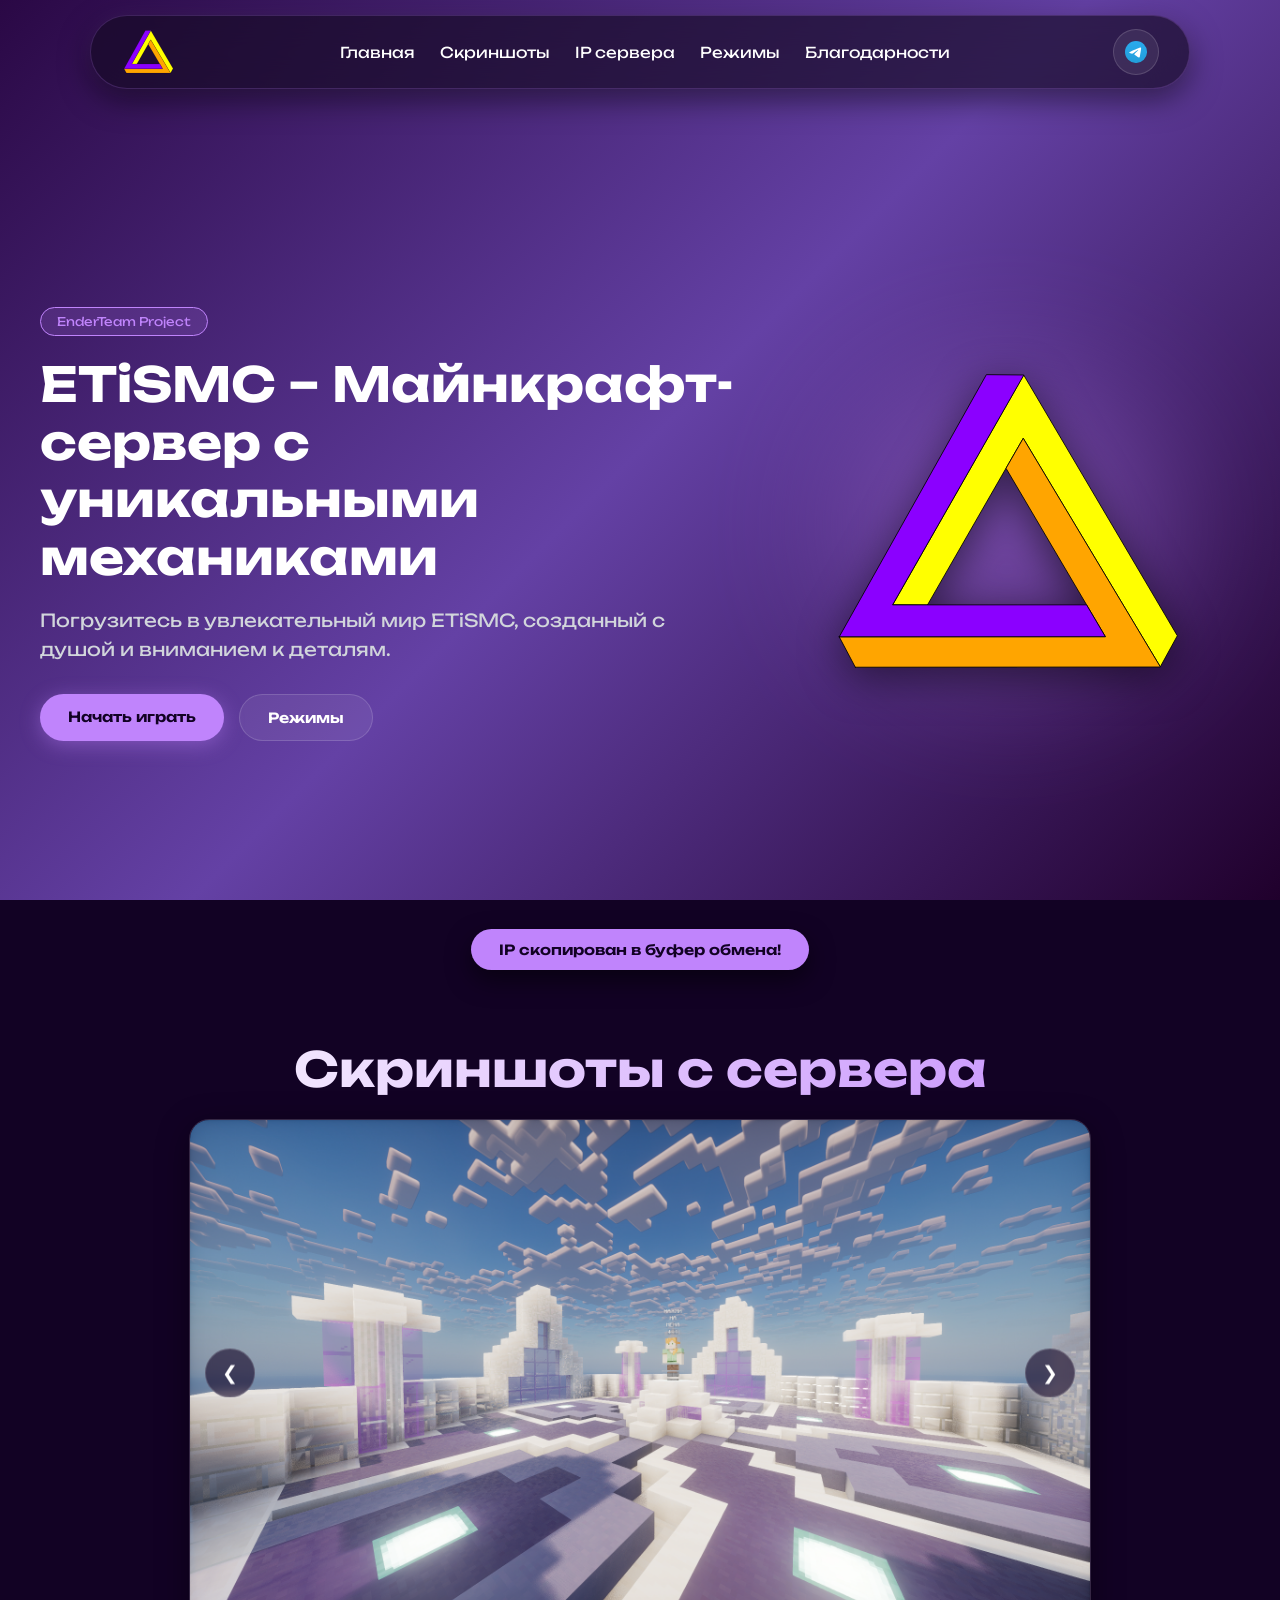
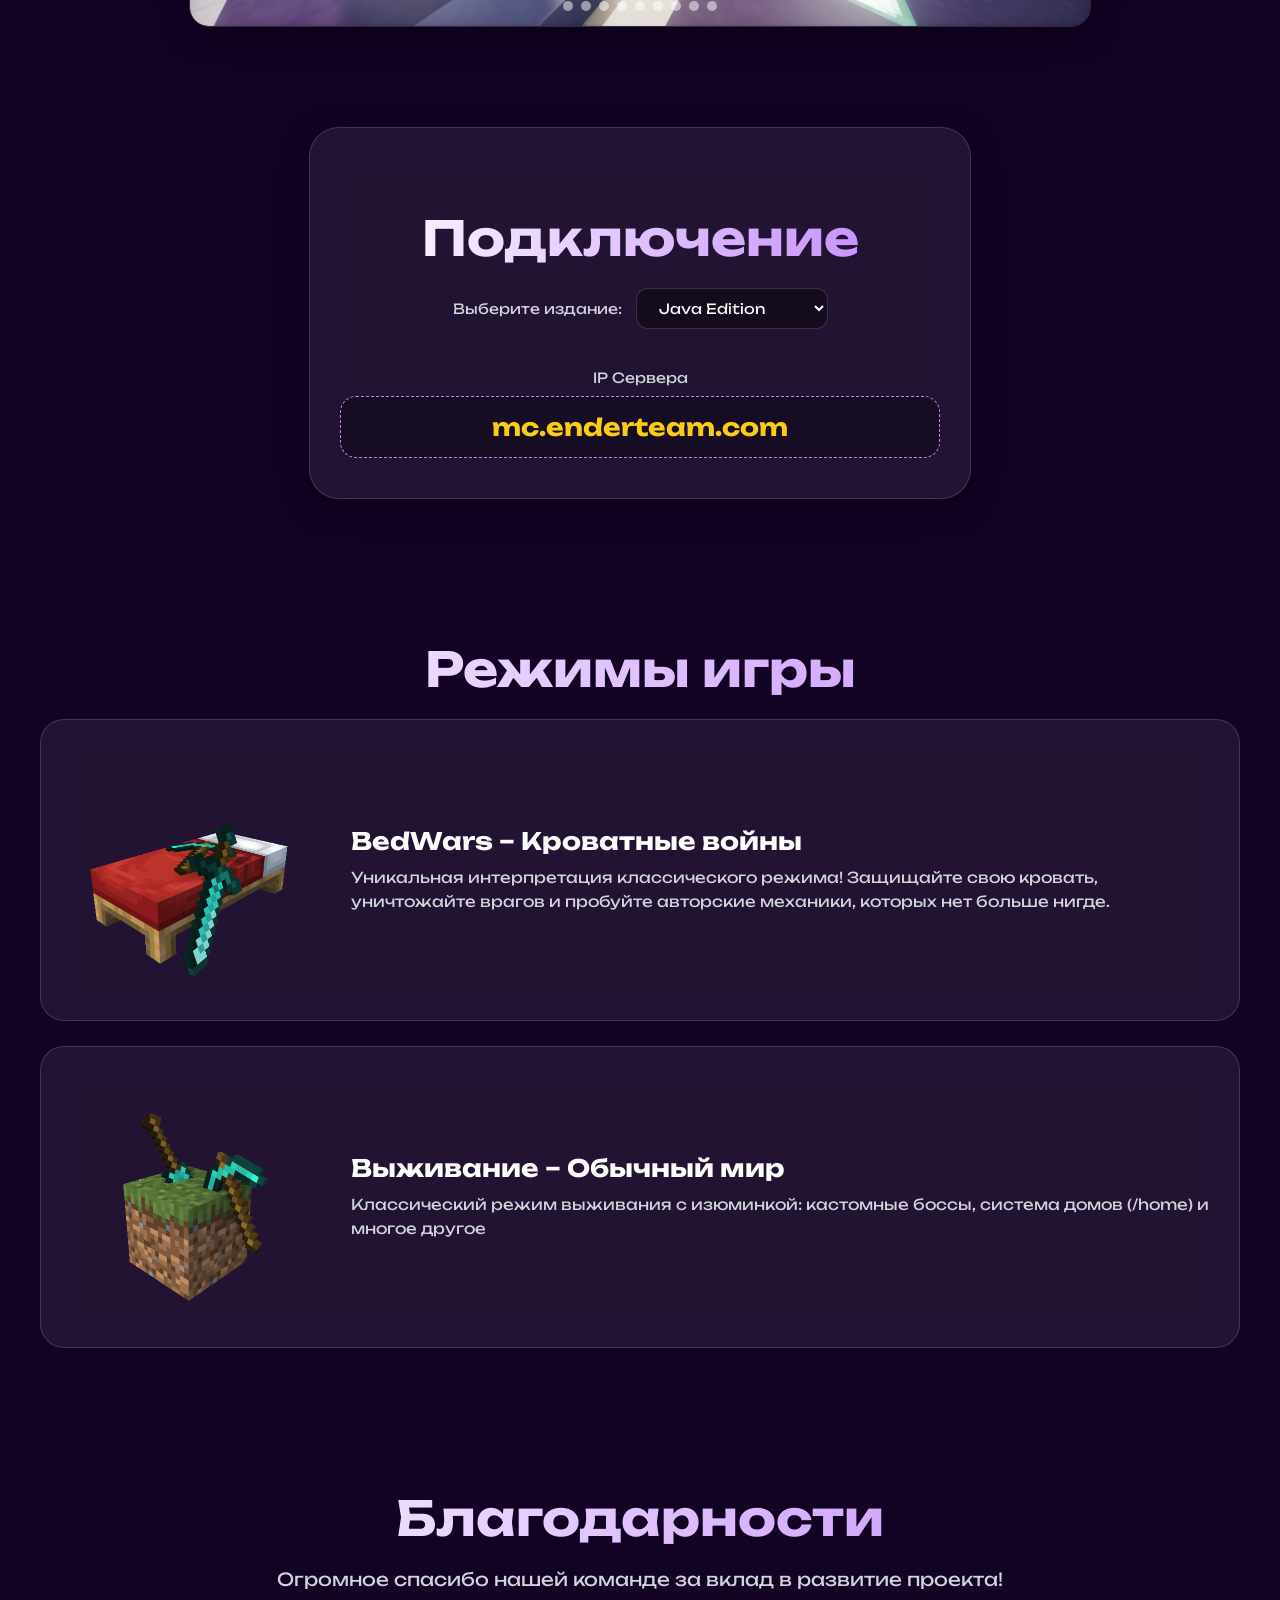
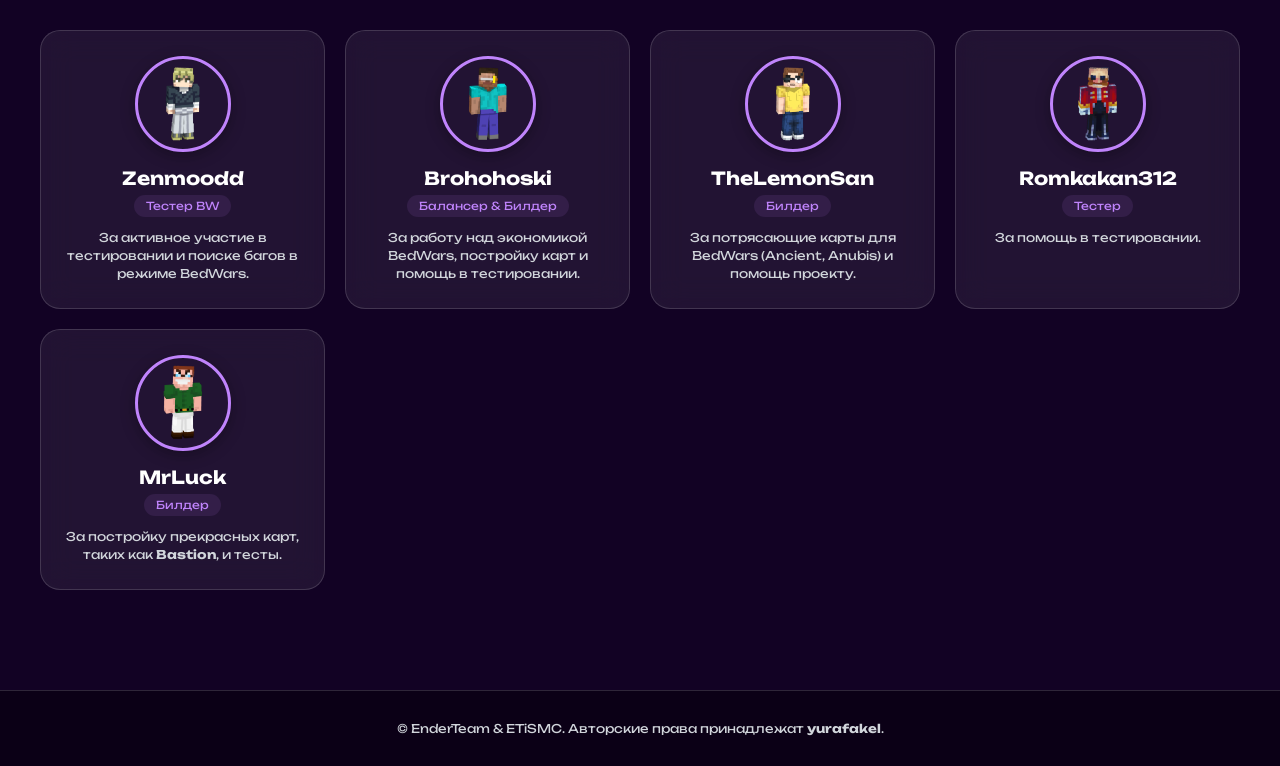
==== commit 265dc809: "Фикс #6 #4 #3" ====
--- a/index.html
+++ b/index.html
@@ -33,7 +33,7 @@
             <div class="boxhero text-content">
                 <span class="badge">EnderTeam Project</span>
                 <h1>ETiSMC – Майнкрафт-сервер с уникальными механиками</h1>
-                <p>Погрузитесь в увлекательные режимы, созданные с душой и вниманием к деталям.</p>
+                <p>Погрузитесь в увлекательный мир ETiSMC, созданный с душой и вниманием к деталям.</p>
                 <div class="hero-actions">
                     <a href="#ip" class="btn btn-primary">Начать играть</a>
                     <a href="#about" class="btn btn-secondary">Режимы</a>
@@ -130,7 +130,7 @@
                     </div>
                     <div class="text-block-mg">
                         <h3>Выживание – Обычный мир</h3>
-                        <p>Классический ламповый Survival с изюминкой: удобные приваты, система домов (/home) и сбалансированная экономика.</p>
+                        <p>Классический режим выживания с изюминкой: кастомные боссы, система домов (/home) и многое другое</p>
                     </div>
                 </div>
             </div>
@@ -168,9 +168,9 @@
                 <div class="helperbox">
                     <img src="img/Romkakan312Avatar.png" alt="Romkakan312" class="avatar">
                     <div class="textdiv">
-                        <h3>Romkakan312 (Rimka)</h3>
-                        <span class="role">Переводчик</span>
-                        <p>За качественную локализацию плагинов и помощь в тестировании.</p>
+                        <h3>Romkakan312</h3>
+                        <span class="role">Тестер</span>
+                        <p>За помощь в тестировании.</p>
                     </div>
                 </div>
                 <div class="helperbox">
--- a/css/main.css
+++ b/css/main.css
@@ -46,6 +46,7 @@
   margin-bottom: 20px;
   background: linear-gradient(90deg, #fff, var(--accent-color));
   -webkit-background-clip: text;
+  background-clip: text;
   -webkit-text-fill-color: transparent;
 }
 
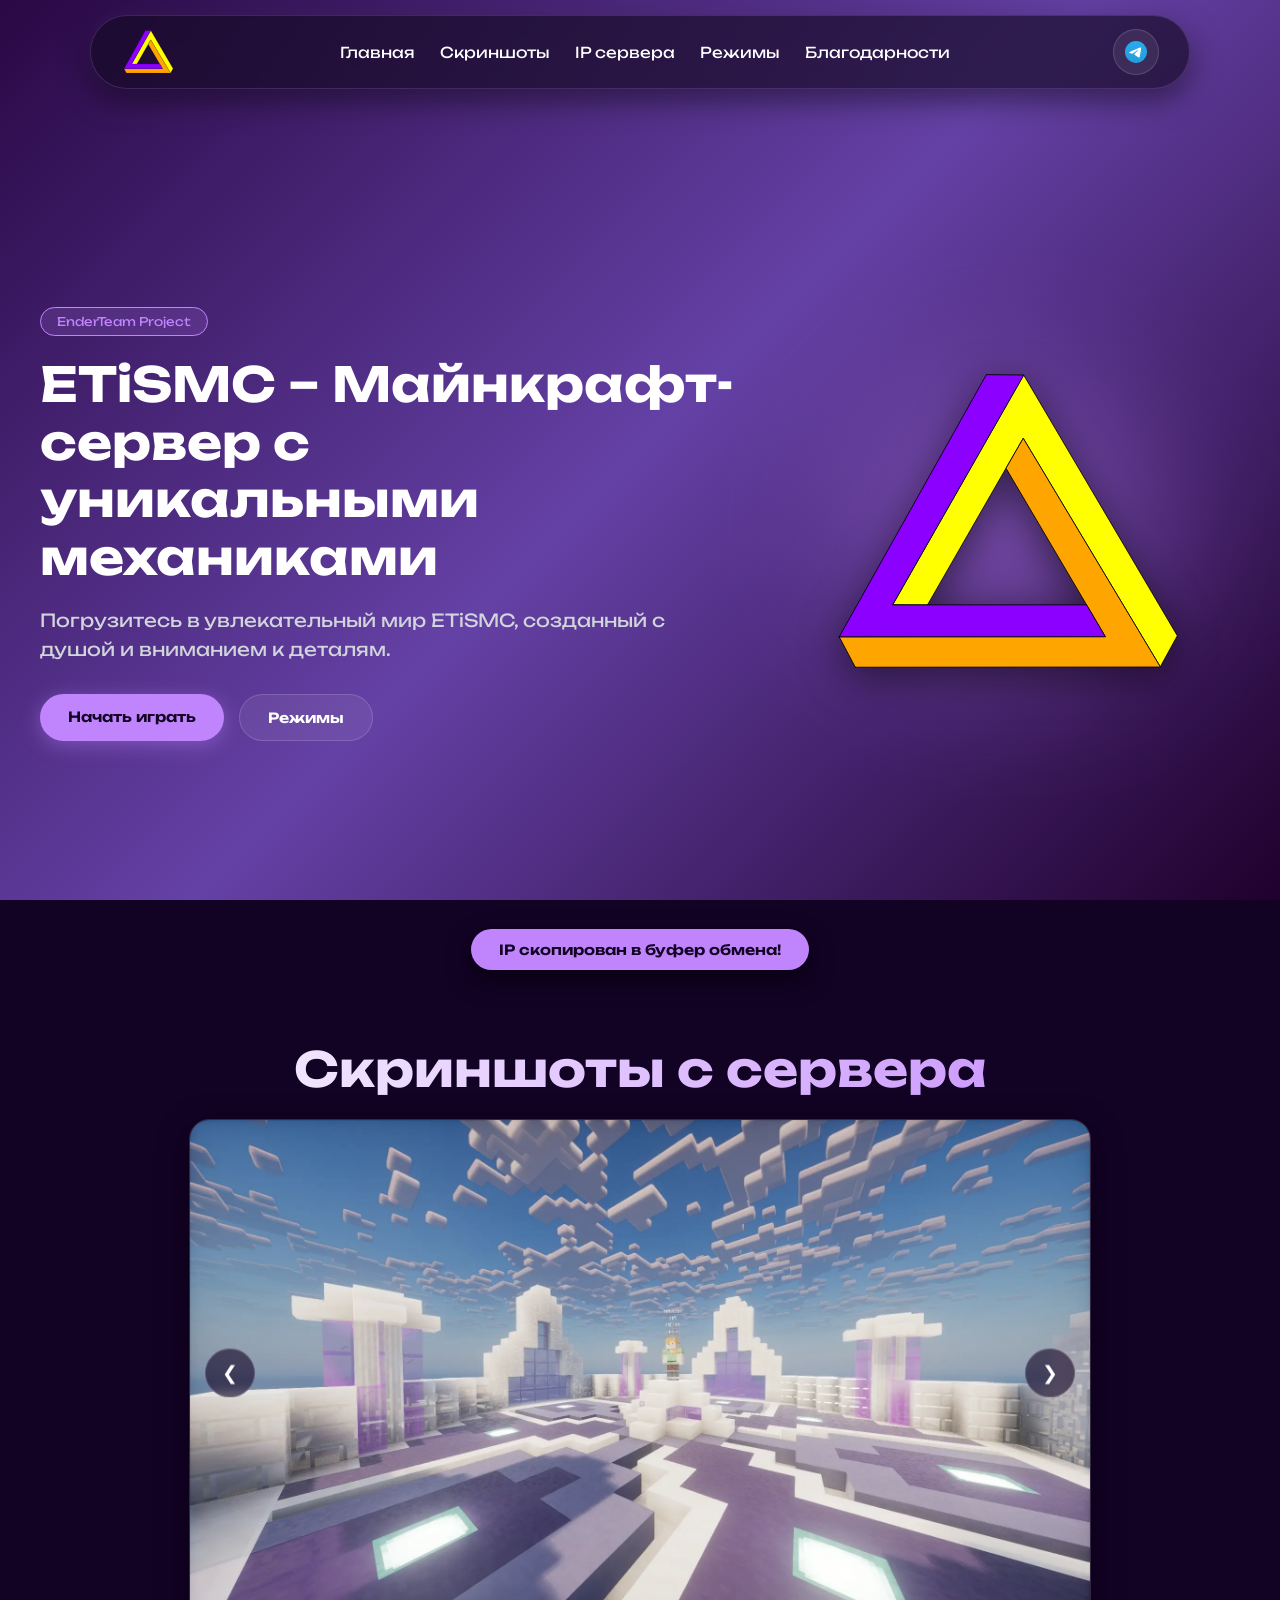
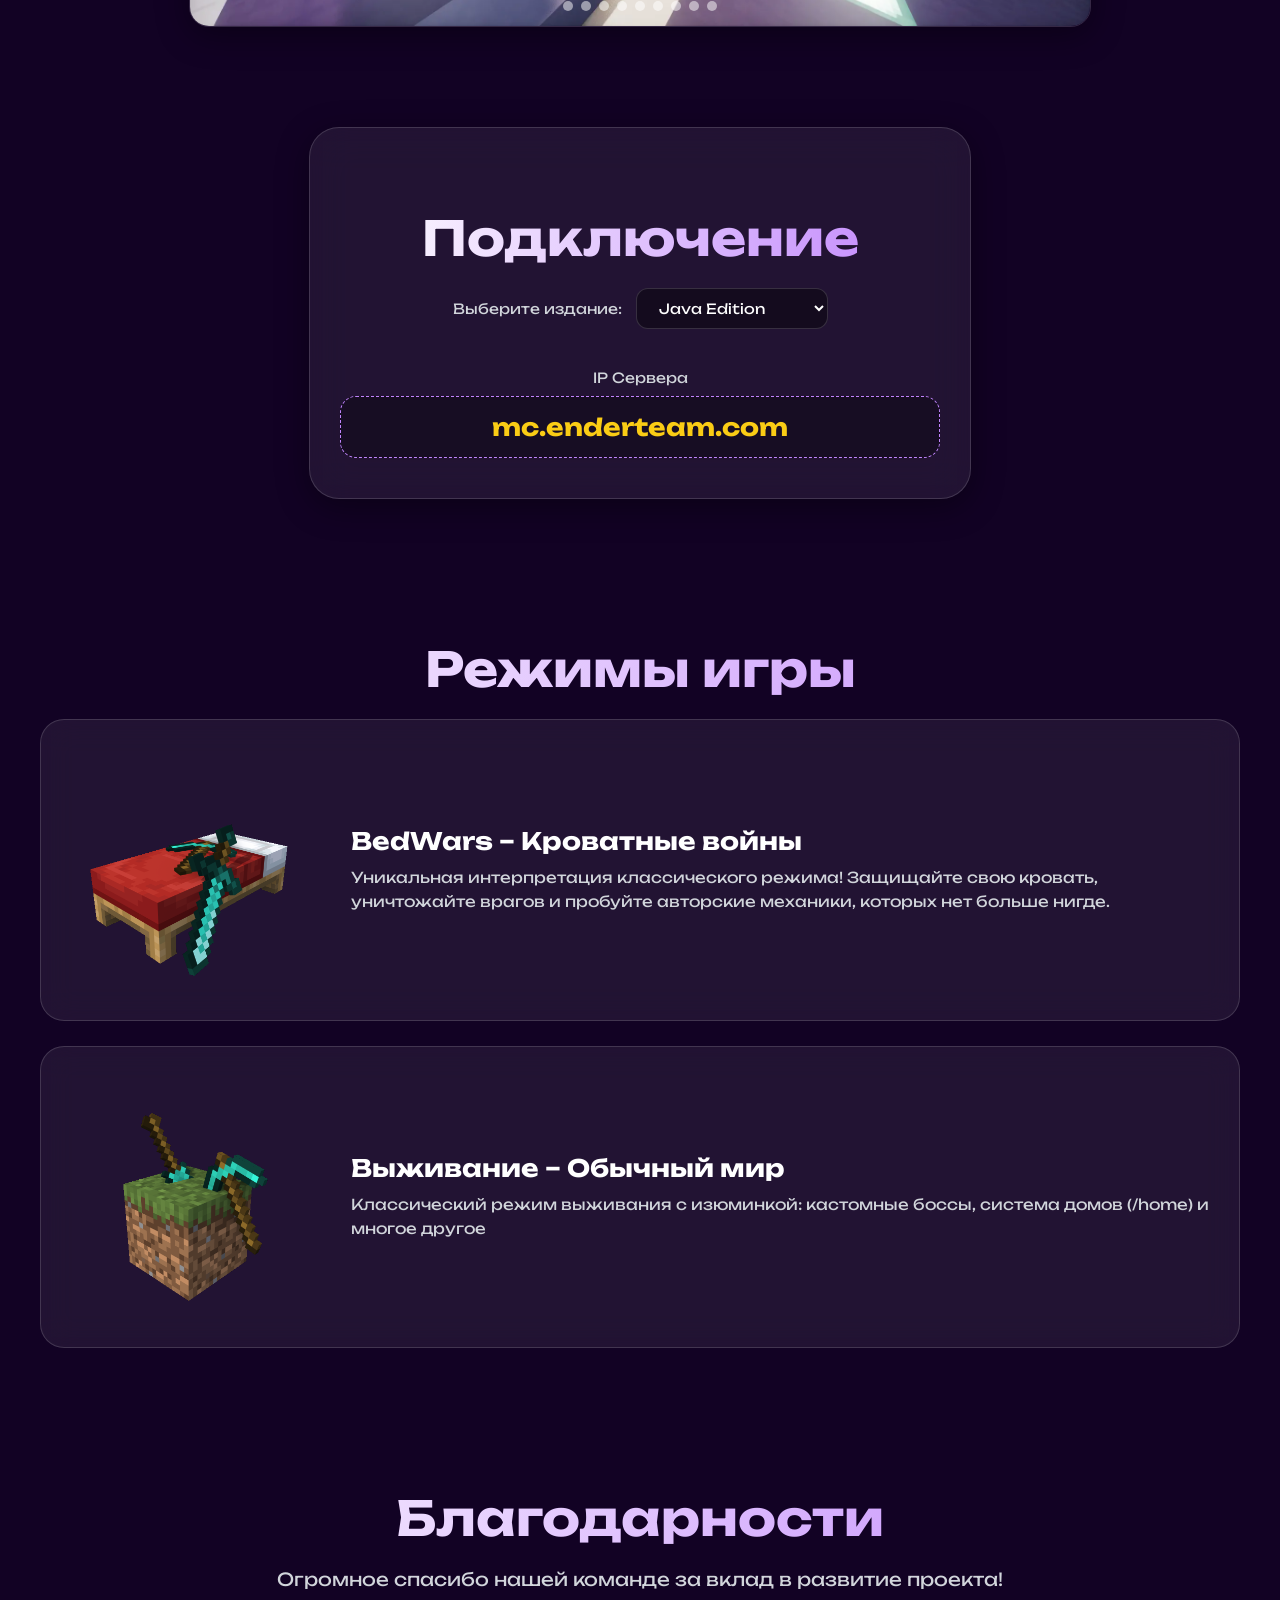
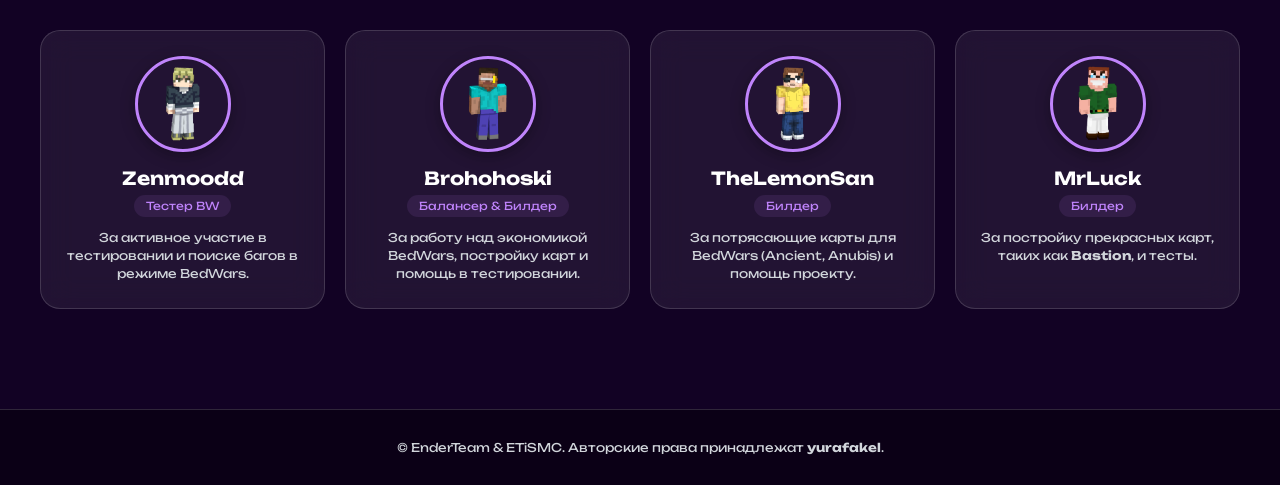
==== commit 47ea0a87: "Пред #8" ====
--- a/index.html
+++ b/index.html
@@ -52,15 +52,15 @@
             <div class="slider-wrapper">
                 <button type="button" class="slider-btn prev" aria-label="Предыдущий слайд">❮</button>
                 <div class="slider">
-                    <img id="slide-1" src="img/i (1).png" alt="Скриншот 1">
-                    <img id="slide-4" src="img/i (4).png" alt="Скриншот 2">
-                    <img id="slide-5" src="img/i (5).png" alt="Скриншот 3">
-                    <img id="slide-6" src="img/i (6).png" alt="Скриншот 4">
-                    <img id="slide-7" src="img/i (7).png" alt="Скриншот 5">
-                    <img id="slide-8" src="img/i (8).png" alt="Скриншот 6">
-                    <img id="slide-9" src="img/i (9).png" alt="Скриншот 7">
-                    <img id="slide-10" src="img/i (10).png" alt="Скриншот 8">
-                    <img id="slide-11" src="img/i (11).png" alt="Скриншот 9">
+                    <img id="slide-1" src="img/i (1).webp" alt="Скриншот 1">
+                    <img id="slide-4" src="img/i (4).webp" alt="Скриншот 2">
+                    <img id="slide-5" src="img/i (5).webp" alt="Скриншот 3">
+                    <img id="slide-6" src="img/i (6).webp" alt="Скриншот 4">
+                    <img id="slide-7" src="img/i (7).webp" alt="Скриншот 5">
+                    <img id="slide-8" src="img/i (8).webp" alt="Скриншот 6">
+                    <img id="slide-9" src="img/i (9).webp" alt="Скриншот 7">
+                    <img id="slide-10" src="img/i (10).webp" alt="Скриншот 8">
+                    <img id="slide-11" src="img/i (11).webp" alt="Скриншот 9">
                 </div>
                 <button type="button" class="slider-btn next" aria-label="Следующий слайд">❯</button>
                 <div class="slider-nav">
@@ -166,14 +166,6 @@
                     </div>
                 </div>
                 <div class="helperbox">
-                    <img src="img/Romkakan312Avatar.png" alt="Romkakan312" class="avatar">
-                    <div class="textdiv">
-                        <h3>Romkakan312</h3>
-                        <span class="role">Тестер</span>
-                        <p>За помощь в тестировании.</p>
-                    </div>
-                </div>
-                <div class="helperbox">
                     <img src="img/MrLuckAvatar.png" alt="MrLuck" class="avatar">
                     <div class="textdiv">
                         <h3>MrLuck</h3>
